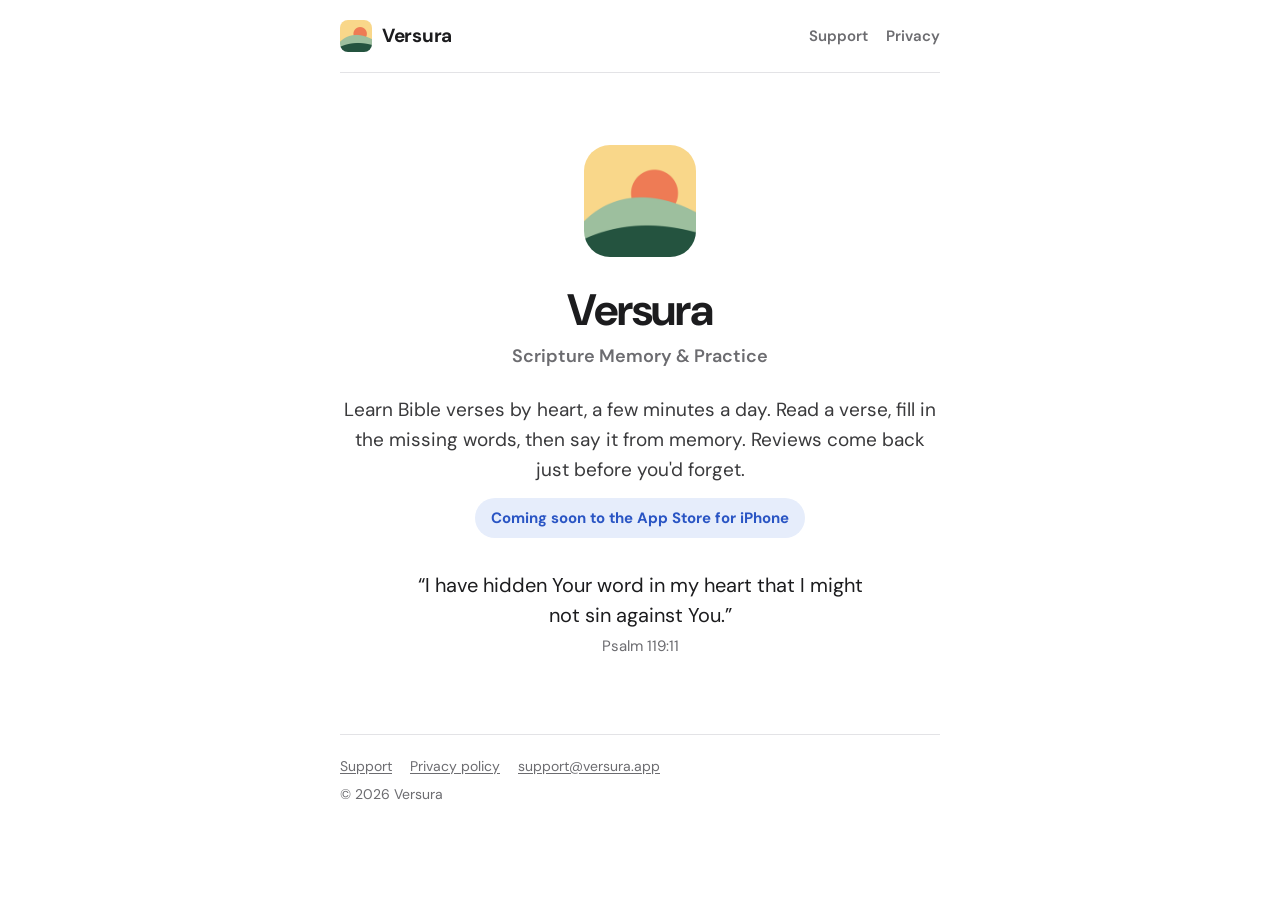
==== index.html @ 678a6694 "Placeholder site: home, support and privacy Co-Authored-By: Claude Opus 5.5 <noreply@anthropic.com>" ====
<!doctype html>
<html lang="en">
<head>
<meta charset="utf-8">
<meta name="viewport" content="width=device-width, initial-scale=1">
<title>Versura · Scripture Memory &amp; Practice</title>
<meta name="description" content="Versura helps you memorize Bible verses a few minutes a day.">
<link rel="icon" href="/assets/icon.png">
<link rel="apple-touch-icon" href="/assets/icon.png">
<link rel="stylesheet" href="/assets/style.css">
</head>
<body>
<div class="wrap">
  <header class="top">
    <a class="brand" href="/"><img src="/assets/icon.png" alt="">Versura</a>
    <nav>
      <a href="/support/">Support</a>
      <a href="/privacy/">Privacy</a>
    </nav>
  </header>

  <main>
    <section class="hero">
      <img src="/assets/icon.png" alt="Versura app icon">
      <h1>Versura</h1>
      <p class="sub">Scripture Memory &amp; Practice</p>
      <p class="lead">Learn Bible verses by heart, a few minutes a day. Read a verse, fill in the missing words, then say it from memory. Reviews come back just before you'd forget.</p>
      <p><span class="soon">Coming soon to the App Store for iPhone</span></p>
      <p class="verse">“I have hidden Your word in my heart that I might not sin against You.”</p>
      <p class="verse-ref">Psalm 119:11</p>
    </section>
  </main>

  <footer>
    <div class="links">
      <a href="/support/">Support</a>
      <a href="/privacy/">Privacy policy</a>
      <a href="mailto:support@versura.app">support@versura.app</a>
    </div>
    © 2026 Versura
  </footer>
</div>
</body>
</html>
---- assets/style.css ----
/* Versura site. Colours match app/HiddenWord/Theme.swift: greys, black and parrot blue. */

@font-face {
  font-family: "DM Sans";
  src: url("DMSans.ttf") format("truetype");
  font-weight: 100 1000;
  font-display: swap;
}

:root {
  --page: #ffffff;
  --ink: #1c1c1e;
  --ink2: #3a3a3c;
  --muted: #6c6c70;
  --line: #e3e3e6;
  --card: #f4f4f6;
  --blue: #2a55c4;
  --blue-wash: #e6edfb;
  color-scheme: light dark;
}

@media (prefers-color-scheme: dark) {
  :root {
    --page: #171716;
    --ink: #eeedeb;
    --ink2: #c4c2bf;
    --muted: #aba9a5;
    --line: #363635;
    --card: #262625;
    --blue: #a9c3fa;
    --blue-wash: #1e2536;
  }
}

* { box-sizing: border-box; }

html { -webkit-text-size-adjust: 100%; }

body {
  margin: 0;
  background: var(--page);
  color: var(--ink2);
  font-family: "DM Sans", -apple-system, BlinkMacSystemFont, "Helvetica Neue", Arial, sans-serif;
  font-size: 17px;
  line-height: 1.6;
}

.wrap {
  max-width: 640px;
  margin: 0 auto;
  padding: 0 20px;
}

/* Header */
.top {
  display: flex;
  align-items: center;
  justify-content: space-between;
  gap: 16px;
  padding: 20px 0;
  border-bottom: 1px solid var(--line);
}
.brand {
  display: flex;
  align-items: center;
  gap: 10px;
  color: var(--ink);
  font-weight: 700;
  font-size: 19px;
  letter-spacing: -0.3px;
  text-decoration: none;
}
.brand img { width: 32px; height: 32px; border-radius: 8px; }
.top nav { display: flex; gap: 18px; }
.top nav a {
  color: var(--muted);
  text-decoration: none;
  font-size: 15px;
  font-weight: 600;
}
.top nav a:hover, .top nav a[aria-current="page"] { color: var(--ink); }

/* Text */
main { padding: 40px 0 56px; }

h1 {
  margin: 0 0 6px;
  color: var(--ink);
  font-size: 34px;
  line-height: 1.15;
  letter-spacing: -0.8px;
  font-weight: 700;
}
h2 {
  margin: 36px 0 6px;
  color: var(--ink);
  font-size: 21px;
  line-height: 1.3;
  letter-spacing: -0.4px;
  font-weight: 700;
}
h3 {
  margin: 0 0 4px;
  color: var(--ink);
  font-size: 17px;
  font-weight: 700;
}
p { margin: 0 0 12px; }
ul { margin: 0 0 12px; padding-left: 22px; }
li { margin-bottom: 6px; }
strong { color: var(--ink); font-weight: 600; }

a { color: var(--blue); text-underline-offset: 2px; }

.updated { color: var(--muted); font-size: 15px; margin-bottom: 28px; }
.lead { font-size: 19px; color: var(--ink2); }

/* Boxes */
.card {
  background: var(--card);
  border-radius: 16px;
  padding: 20px;
  margin: 20px 0;
}
.card p:last-child { margin-bottom: 0; }

.email {
  display: inline-block;
  margin-top: 4px;
  font-size: 19px;
  font-weight: 700;
  color: var(--blue);
  text-decoration: none;
  word-break: break-all;
}

/* Questions */
.faq { border-top: 1px solid var(--line); margin-top: 12px; }
.faq details { border-bottom: 1px solid var(--line); }
.faq summary {
  cursor: pointer;
  list-style: none;
  padding: 16px 28px 16px 0;
  position: relative;
  color: var(--ink);
  font-weight: 600;
}
.faq summary::-webkit-details-marker { display: none; }
.faq summary::after {
  content: "+";
  position: absolute;
  right: 4px;
  top: 13px;
  font-size: 22px;
  font-weight: 400;
  color: var(--muted);
}
.faq details[open] summary::after { content: "−"; }
.faq details p { padding-bottom: 6px; }

/* Home */
.hero { text-align: center; padding: 32px 0 8px; }
.hero img { width: 112px; height: 112px; border-radius: 26px; margin-bottom: 20px; }
.hero h1 { font-size: 44px; letter-spacing: -1.2px; }
.hero .sub { color: var(--muted); font-size: 18px; font-weight: 600; margin-bottom: 24px; }
.verse {
  max-width: 460px;
  margin: 32px auto 4px;
  color: var(--ink);
  font-size: 20px;
  line-height: 1.5;
}
.verse-ref { color: var(--muted); font-size: 15px; }
.soon {
  display: inline-block;
  background: var(--blue-wash);
  color: var(--blue);
  font-weight: 700;
  font-size: 15px;
  padding: 8px 16px;
  border-radius: 999px;
}

/* Footer */
footer {
  border-top: 1px solid var(--line);
  padding: 20px 0 40px;
  color: var(--muted);
  font-size: 14px;
}
footer a { color: var(--muted); }
footer .links { display: flex; flex-wrap: wrap; gap: 6px 18px; margin-bottom: 6px; }

@media (max-width: 480px) {
  h1 { font-size: 30px; }
  .hero h1 { font-size: 38px; }
  main { padding-top: 32px; }
}
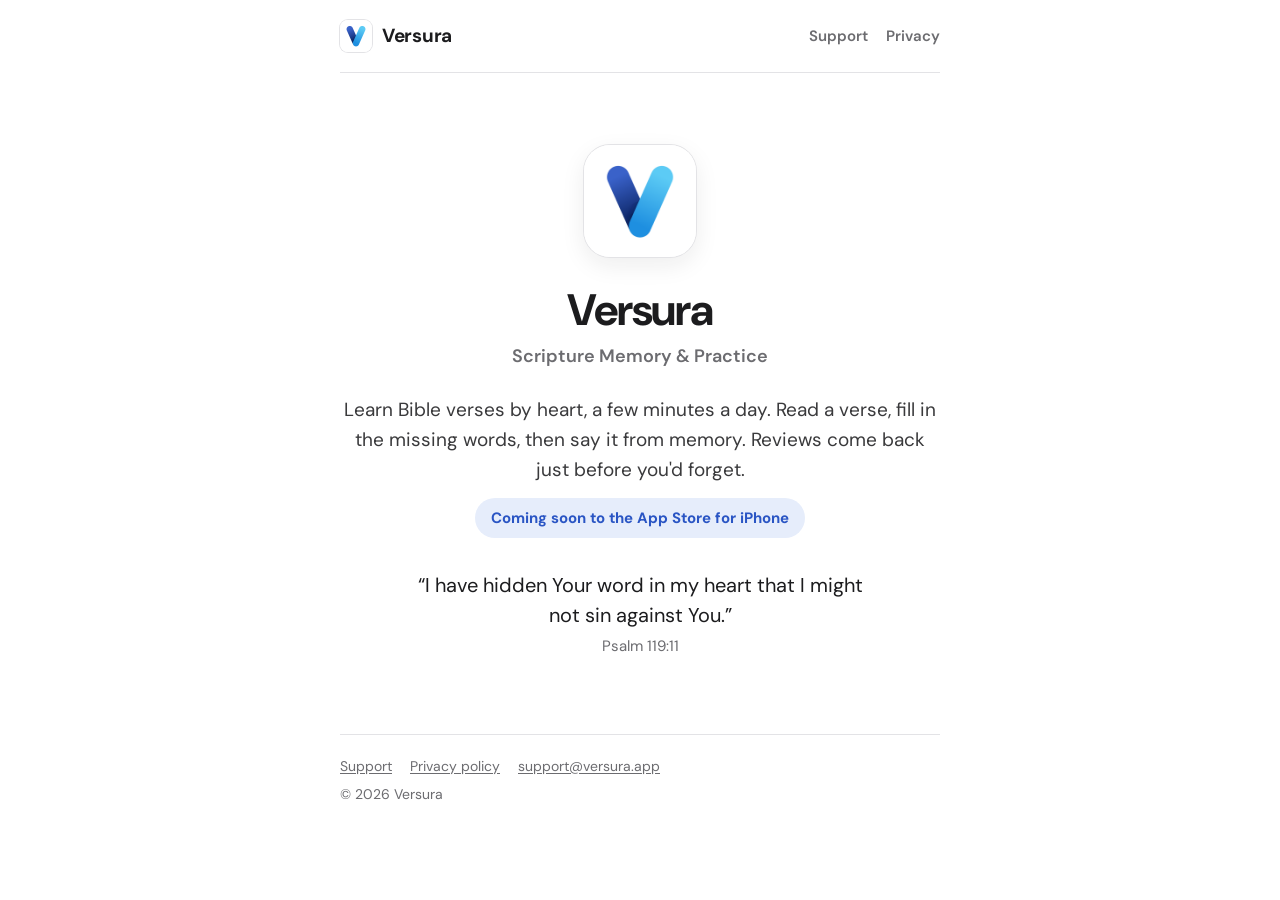
==== commit 2765d60d: "New app icon: navy and sky ribbon V Co-Authored-By: Claude Opus 5.5 <noreply@anthropic.com>" ====
--- a/index.html
+++ b/index.html
@@ -3,16 +3,17 @@
 <head>
 <meta charset="utf-8">
 <meta name="viewport" content="width=device-width, initial-scale=1">
+<meta name="color-scheme" content="light only">
 <title>Versura · Scripture Memory &amp; Practice</title>
 <meta name="description" content="Versura helps you memorize Bible verses a few minutes a day.">
-<link rel="icon" href="/assets/icon.png">
-<link rel="apple-touch-icon" href="/assets/icon.png">
-<link rel="stylesheet" href="/assets/style.css">
+<link rel="icon" href="/assets/icon.png?v=2">
+<link rel="apple-touch-icon" href="/assets/icon.png?v=2">
+<link rel="stylesheet" href="/assets/style.css?v=3">
 </head>
 <body>
 <div class="wrap">
   <header class="top">
-    <a class="brand" href="/"><img src="/assets/icon.png" alt="">Versura</a>
+    <a class="brand" href="/"><img src="/assets/icon.png?v=2" alt="">Versura</a>
     <nav>
       <a href="/support/">Support</a>
       <a href="/privacy/">Privacy</a>
@@ -21,7 +22,7 @@
 
   <main>
     <section class="hero">
-      <img src="/assets/icon.png" alt="Versura app icon">
+      <img src="/assets/icon.png?v=2" alt="Versura app icon">
       <h1>Versura</h1>
       <p class="sub">Scripture Memory &amp; Practice</p>
       <p class="lead">Learn Bible verses by heart, a few minutes a day. Read a verse, fill in the missing words, then say it from memory. Reviews come back just before you'd forget.</p>
--- a/assets/style.css
+++ b/assets/style.css
@@ -1,4 +1,4 @@
-/* Versura site. Colours match app/HiddenWord/Theme.swift: greys, black and parrot blue. */
+/* Versura site. Colours match app/Versura/Theme.swift: greys, black and parrot blue. */
 
 @font-face {
   font-family: "DM Sans";
@@ -16,20 +16,8 @@
   --card: #f4f4f6;
   --blue: #2a55c4;
   --blue-wash: #e6edfb;
-  color-scheme: light dark;
-}
-
-@media (prefers-color-scheme: dark) {
-  :root {
-    --page: #171716;
-    --ink: #eeedeb;
-    --ink2: #c4c2bf;
-    --muted: #aba9a5;
-    --line: #363635;
-    --card: #262625;
-    --blue: #a9c3fa;
-    --blue-wash: #1e2536;
-  }
+  /* Always light, even in dark mode. "only" also stops Chrome's auto-darkening of web pages. */
+  color-scheme: only light;
 }
 
 * { box-sizing: border-box; }
@@ -70,7 +58,7 @@
   letter-spacing: -0.3px;
   text-decoration: none;
 }
-.brand img { width: 32px; height: 32px; border-radius: 8px; }
+.brand img { width: 32px; height: 32px; border-radius: 8px; box-shadow: 0 0 0 1px var(--line); }
 .top nav { display: flex; gap: 18px; }
 .top nav a {
   color: var(--muted);
@@ -160,7 +148,7 @@
 
 /* Home */
 .hero { text-align: center; padding: 32px 0 8px; }
-.hero img { width: 112px; height: 112px; border-radius: 26px; margin-bottom: 20px; }
+.hero img { width: 112px; height: 112px; border-radius: 26px; margin-bottom: 20px; box-shadow: 0 0 0 1px var(--line), 0 8px 24px rgba(28, 28, 30, 0.08); }
 .hero h1 { font-size: 44px; letter-spacing: -1.2px; }
 .hero .sub { color: var(--muted); font-size: 18px; font-weight: 600; margin-bottom: 24px; }
 .verse {
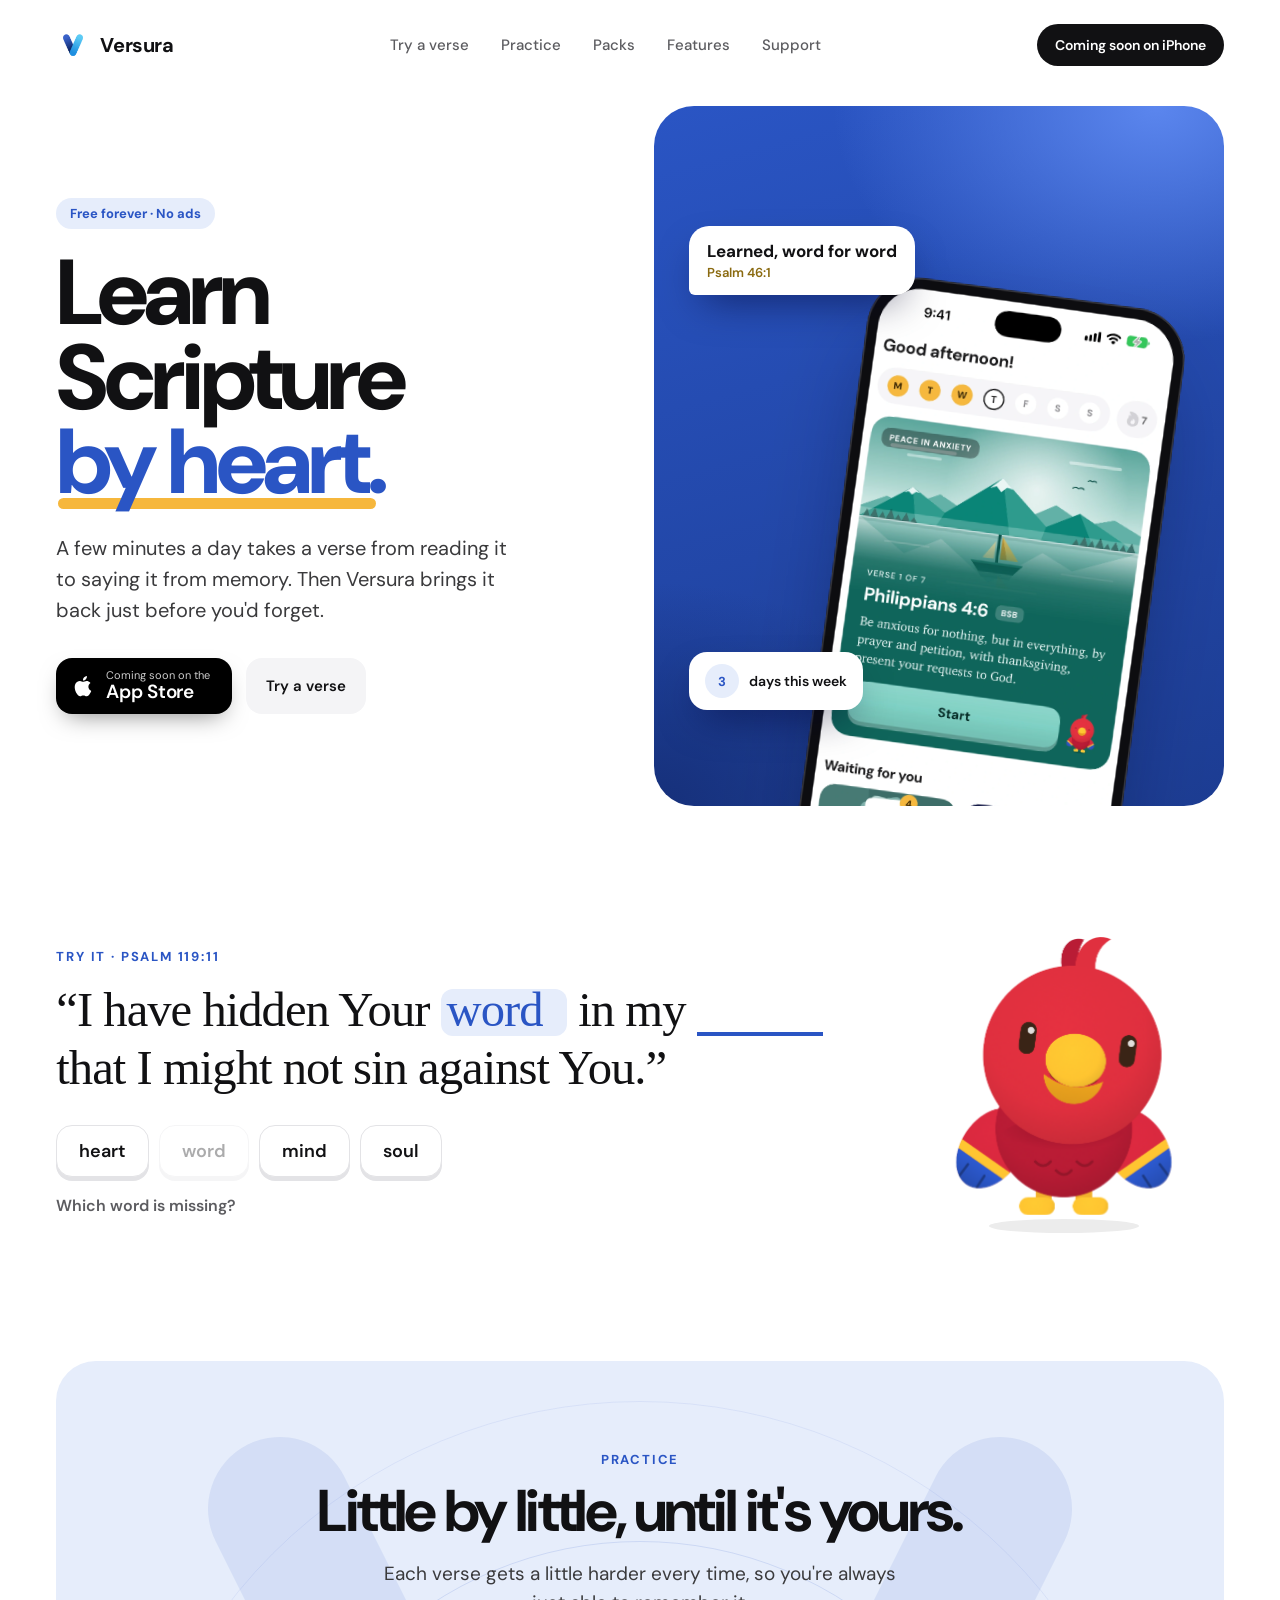
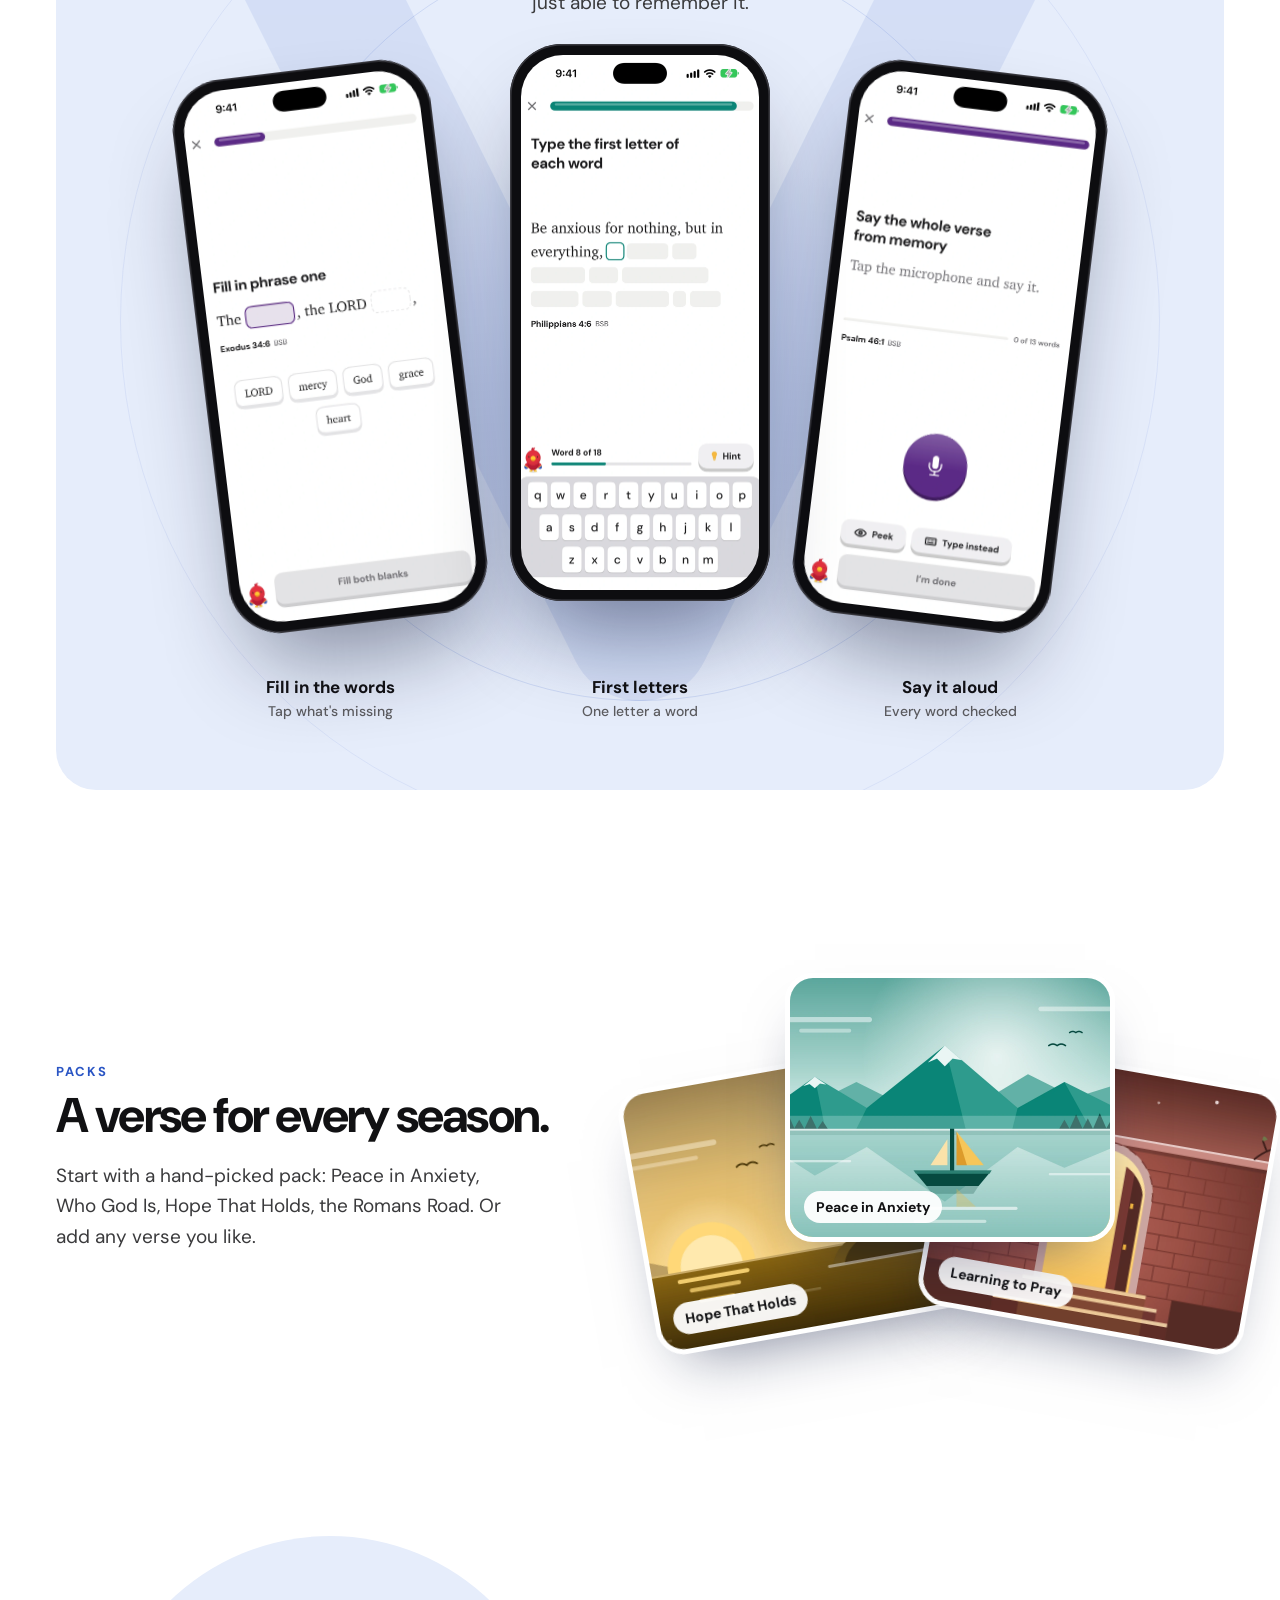
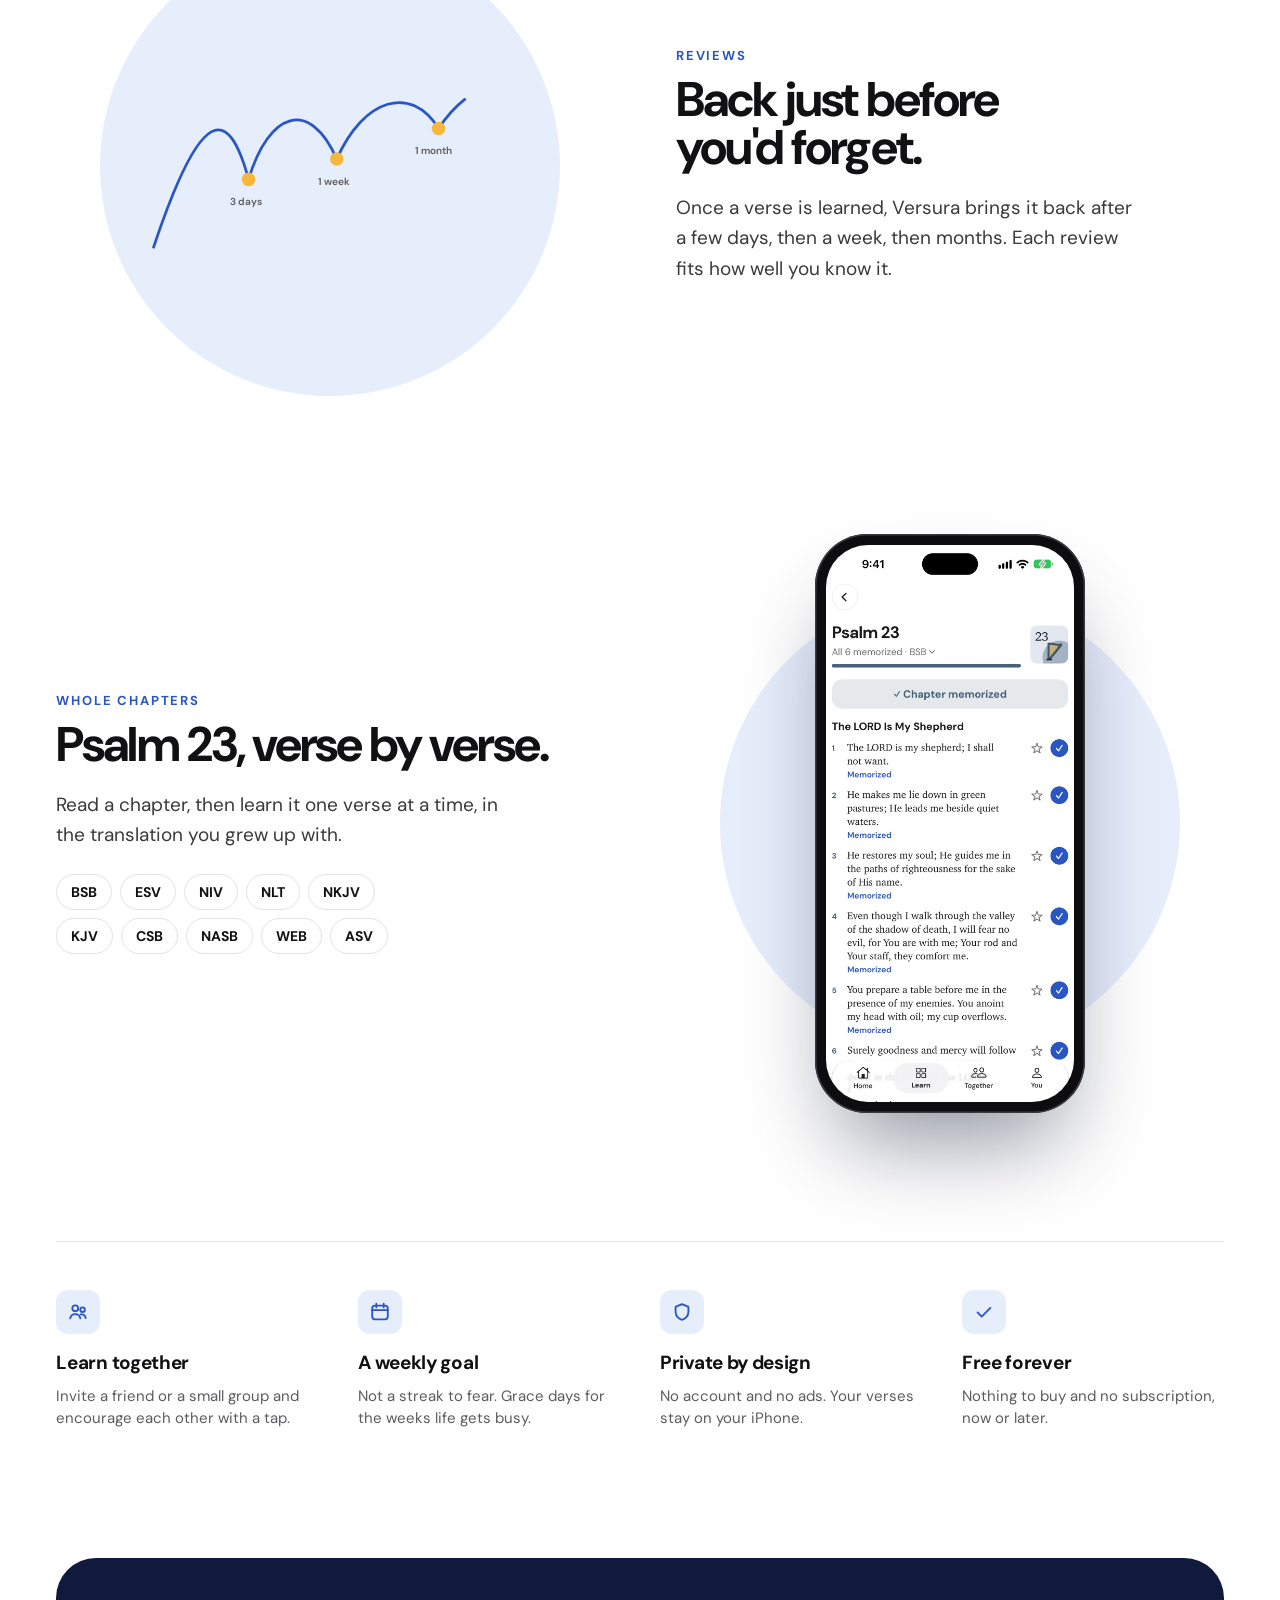
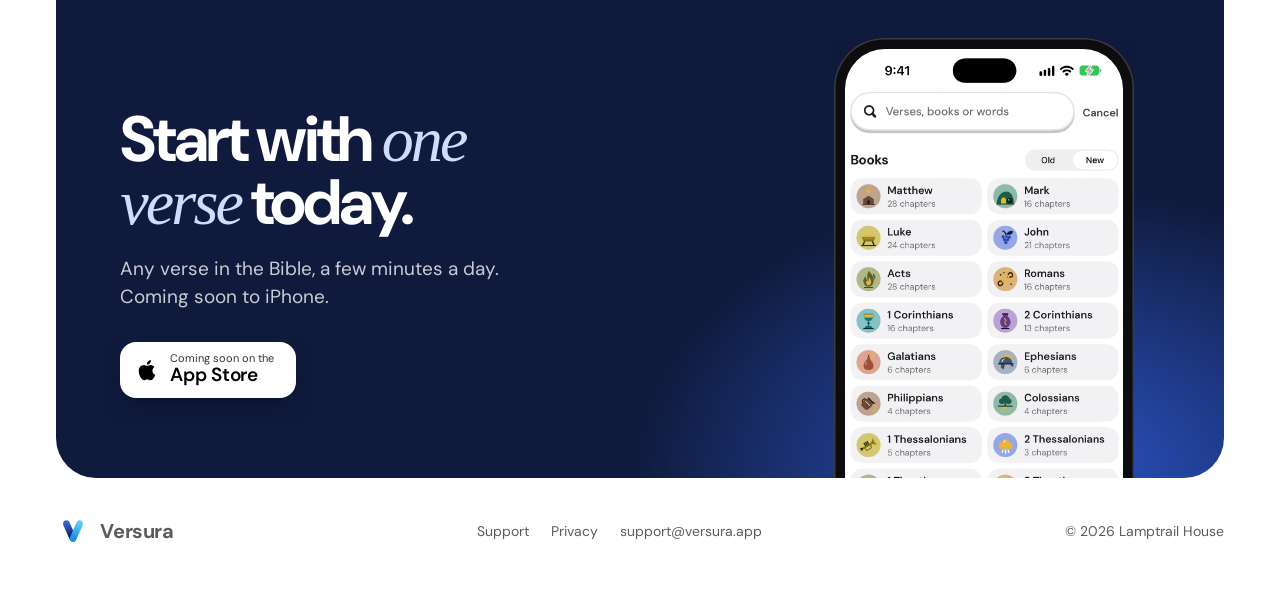
==== commit a9ba7527: "New home page: Learn Scripture by heart Try-it verse with the parrot, practice screens, pack scenes," ====
--- a/index.html
+++ b/index.html
@@ -4,41 +4,153 @@
 <meta charset="utf-8">
 <meta name="viewport" content="width=device-width, initial-scale=1">
 <meta name="color-scheme" content="light only">
-<title>Versura · Scripture Memory &amp; Practice</title>
-<meta name="description" content="Versura helps you memorize Bible verses a few minutes a day.">
+<title>Versura · Learn Scripture by heart</title>
+<meta name="description" content="Versura helps you learn Bible verses by heart, a few minutes a day, with reviews that come back just before you'd forget. Free forever, with no ads. Coming soon to iPhone.">
 <link rel="icon" href="/assets/icon.png?v=2">
 <link rel="apple-touch-icon" href="/assets/icon.png?v=2">
-<link rel="stylesheet" href="/assets/style.css?v=3">
+<link rel="preload" href="/assets/DMSans.ttf" as="font" type="font/ttf" crossorigin>
+<link rel="stylesheet" href="/assets/style.css?v=4">
+<meta property="og:type" content="website">
+<meta property="og:site_name" content="Versura">
+<meta property="og:title" content="Versura · Learn Scripture by heart">
+<meta property="og:description" content="Learn Bible verses by heart, a few minutes a day. Free forever, with no ads. Coming soon to iPhone.">
+<meta property="og:url" content="https://versura.app/">
+<meta property="og:image" content="https://versura.app/assets/og.png">
+<meta property="og:image:width" content="1200">
+<meta property="og:image:height" content="630">
+<meta name="twitter:card" content="summary_large_image">
+<script src="/assets/home.js?v=1" defer></script>
 </head>
 <body>
-<div class="wrap">
-  <header class="top">
+<div class="vd">
+  <nav class="pad" aria-label="Main">
     <a class="brand" href="/"><img src="/assets/icon.png?v=2" alt="">Versura</a>
-    <nav>
-      <a href="/support/">Support</a>
-      <a href="/privacy/">Privacy</a>
-    </nav>
-  </header>
+    <div class="links"><a href="#try">Try a verse</a><a href="#practice">Practice</a><a href="#packs">Packs</a><a href="#features">Features</a><a href="/support/">Support</a></div>
+    <span class="pill">Coming soon on iPhone</span>
+  </nav>
 
   <main>
-    <section class="hero">
-      <img src="/assets/icon.png?v=2" alt="Versura app icon">
-      <h1>Versura</h1>
-      <p class="sub">Scripture Memory &amp; Practice</p>
-      <p class="lead">Learn Bible verses by heart, a few minutes a day. Read a verse, fill in the missing words, then say it from memory. Reviews come back just before you'd forget.</p>
-      <p><span class="soon">Coming soon to the App Store for iPhone</span></p>
-      <p class="verse">“I have hidden Your word in my heart that I might not sin against You.”</p>
-      <p class="verse-ref">Psalm 119:11</p>
+  <section class="hero pad">
+    <div>
+      <span class="tag in d1">Free forever · No ads</span>
+      <h1 class="in d2">Learn Scripture <span class="u">by heart.</span></h1>
+      <p class="lead in d3">A few minutes a day takes a verse from reading it to saying it from memory. Then Versura brings it back just before you'd forget.</p>
+      <div class="ctas in d4">
+        <span class="appstore" role="img" aria-label="Coming soon on the App Store"><svg viewBox="0 0 24 24" aria-hidden="true"><path d="M16.4 12.6c0-2.4 2-3.6 2.1-3.7-1.2-1.7-3-1.9-3.6-2-1.5-.2-3 .9-3.8.9-.8 0-2-.9-3.3-.8-1.7 0-3.3 1-4.2 2.5-1.8 3.1-.5 7.7 1.3 10.2.9 1.2 1.9 2.6 3.2 2.6 1.3-.1 1.8-.8 3.3-.8 1.6 0 2 .8 3.3.8 1.4 0 2.3-1.3 3.1-2.5 1-1.4 1.4-2.8 1.4-2.9 0 0-2.8-1-2.8-4.3zM13.9 5.2c.7-.8 1.2-2 1-3.2-1 .1-2.2.7-2.9 1.5-.6.7-1.2 1.9-1 3.1 1.1.1 2.2-.6 2.9-1.4z"></path></svg><span><small>Coming soon on the</small><b>App Store</b></span></span>
+        <a class="ghost" href="#try">Try a verse</a>
+      </div>
+    </div>
+    <div class="stage in d2">
+      <div class="slot"><div class="phone lift"><img src="/assets/screens/home.webp" width="1000" height="2146" alt="Versura Home screen with today's verse, Philippians 4:6"></div></div>
+      <div class="bubble">Learned, word for word<small>Psalm 46:1</small></div>
+      <div class="card2"><b>3</b>days this week</div>
+    </div>
+  </section>
+
+  <div class="pad">
+    <section class="try reveal" id="try">
+      <div>
+        <div class="label">Try it · Psalm 119:11</div>
+        <p class="quote serif"><span class="ln ln1">“I have hidden Your <span class="blank on">word</span> </span><span class="ln ln2">in my <span class="blank" id="heart">heart<svg class="bz" style="--dx: -34px; --dy: -40px" viewBox="0 0 24 24" aria-hidden="true"><path d="M12 0C13 7 17 11 24 12C17 13 13 17 12 24C11 17 7 13 0 12C7 11 11 7 12 0Z"></path></svg><svg class="bz" style="--dx: 38px; --dy: -34px; animation-delay: .08s" viewBox="0 0 24 24" aria-hidden="true"><path d="M12 0C13 7 17 11 24 12C17 13 13 17 12 24C11 17 7 13 0 12C7 11 11 7 12 0Z"></path></svg><svg class="bz" style="--dx: 44px; --dy: 22px; animation-delay: .14s" viewBox="0 0 24 24" aria-hidden="true"><path d="M12 0C13 7 17 11 24 12C17 13 13 17 12 24C11 17 7 13 0 12C7 11 11 7 12 0Z"></path></svg></span> that I </span><span class="ln ln3">might not sin against You.”</span></p>
+        <div class="chips" role="group" aria-label="Choose the missing word">
+          <button class="chip" type="button" data-word="heart">heart</button>
+          <button class="chip used" type="button" disabled>word</button>
+          <button class="chip" type="button" data-word="mind">mind</button>
+          <button class="chip" type="button" data-word="soul">soul</button>
+        </div>
+        <div class="msg" aria-live="polite"><span class="text">Which word is missing?</span><button class="again" type="button">Try again</button></div>
+      </div>
+      <div class="bird">
+        <div class="stack">
+          <img class="rest" src="/assets/parrot-rest.png" width="525" height="567" alt="Versura's parrot">
+          <img class="wv1" src="/assets/parrot-wave.png" width="525" height="567" alt="">
+          <img class="wv2" src="/assets/parrot-wave2.png" width="525" height="567" alt="">
+          <img class="cheer" src="/assets/parrot-cheer.png" width="525" height="567" alt="">
+          <svg class="b" style="--dx: -90px; --dy: -80px" viewBox="0 0 24 24" aria-hidden="true"><path d="M12 0C13 7 17 11 24 12C17 13 13 17 12 24C11 17 7 13 0 12C7 11 11 7 12 0Z"></path></svg>
+          <svg class="b" style="--dx: 90px; --dy: -90px; animation-delay: .06s" viewBox="0 0 24 24" aria-hidden="true"><path d="M12 0C13 7 17 11 24 12C17 13 13 17 12 24C11 17 7 13 0 12C7 11 11 7 12 0Z"></path></svg>
+          <svg class="b" style="--dx: -120px; --dy: 10px; animation-delay: .12s" viewBox="0 0 24 24" aria-hidden="true"><path d="M12 0C13 7 17 11 24 12C17 13 13 17 12 24C11 17 7 13 0 12C7 11 11 7 12 0Z"></path></svg>
+          <svg class="b" style="--dx: 120px; --dy: 0px; animation-delay: .1s" viewBox="0 0 24 24" aria-hidden="true"><path d="M12 0C13 7 17 11 24 12C17 13 13 17 12 24C11 17 7 13 0 12C7 11 11 7 12 0Z"></path></svg>
+        </div>
+        <div class="ground"></div>
+        <span class="say" aria-hidden="true">You got it!</span>
+      </div>
     </section>
+
+    <section class="ex" id="practice">
+      <svg class="exv" viewBox="0 0 100 100" aria-hidden="true"><path d="M10 12 L50 92 L90 12" stroke="#2A55C4" stroke-width="16" stroke-linecap="round" stroke-linejoin="round" fill="none"></path></svg>
+      <div class="ring" aria-hidden="true"></div><div class="ring r2" aria-hidden="true"></div>
+      <div class="label">Practice</div>
+      <h2>Little by little, until it's yours.</h2>
+      <p>Each verse gets a little harder every time, so you're always just able to remember it.</p>
+      <div class="fan">
+        <div class="phone p1"><img loading="lazy" decoding="async" src="/assets/screens/fill.webp" width="1000" height="2146" alt="Fill in the missing words"></div>
+        <div class="phone p2"><img loading="lazy" decoding="async" src="/assets/screens/letters.webp" width="1000" height="2146" alt="Type the first letter of each word"></div>
+        <div class="phone p3"><img loading="lazy" decoding="async" src="/assets/screens/recite.webp" width="1000" height="2146" alt="Say the whole verse from memory"></div>
+      </div>
+      <div class="caps">
+        <span>Fill in the words<small>Tap what's missing</small></span>
+        <span>First letters<small>One letter a word</small></span>
+        <span>Say it aloud<small>Every word checked</small></span>
+      </div>
+    </section>
+
+    <section class="row packs" id="packs">
+      <div class="text reveal">
+        <div class="label">Packs</div>
+        <h2>A verse for every season.</h2>
+        <p>Start with a hand-picked pack: Peace in Anxiety, Who God Is, Hope That Holds, the Romans Road. Or add any verse you like.</p>
+      </div>
+      <div class="deck">
+        <div class="pcard c1"><img loading="lazy" decoding="async" src="/assets/packs/hope.webp" width="1280" height="1040" alt="Hope That Holds: a lighthouse at dusk"><span>Hope That Holds</span></div>
+        <div class="pcard c3"><img loading="lazy" decoding="async" src="/assets/packs/prayer.webp" width="1280" height="1040" alt="Learning to Pray: an open door with the lamp lit"><span>Learning to Pray</span></div>
+        <div class="pcard c2"><img loading="lazy" decoding="async" src="/assets/packs/peace.webp" width="1280" height="1040" alt="Peace in Anxiety: a still lake with one small boat"><span>Peace in Anxiety</span></div>
+      </div>
+    </section>
+
+    <div class="rows" id="features">
+      <section class="row flip">
+        <div class="text reveal">
+          <div class="label">Reviews</div>
+          <h2>Back just before you'd forget.</h2>
+          <p>Once a verse is learned, Versura brings it back after a few days, then a week, then months. Each review fits how well you know it.</p>
+        </div>
+        <div class="art">
+          <svg class="curve" viewBox="0 0 560 300" fill="none" role="img" aria-label="Reviews spread out over time: 3 days, 1 week, 1 month, then months"><path class="line" d="M20 270 C90 60 130 60 160 170 C190 70 250 50 290 140 C330 50 400 30 440 95 C480 35 520 30 545 30" stroke="#2A55C4" stroke-width="4" stroke-linecap="round"></path><circle class="pt p1" cx="160" cy="170" r="10" fill="#F6B73C"></circle><circle class="pt p2" cx="290" cy="140" r="10" fill="#F6B73C"></circle><circle class="pt p3" cx="440" cy="95" r="10" fill="#F6B73C"></circle><text x="132" y="208">3 days</text><text x="262" y="178">1 week</text><text x="406" y="133">1 month</text></svg>
+        </div>
+      </section>
+      <section class="row">
+        <div class="text reveal">
+          <div class="label">Whole chapters</div>
+          <h2>Psalm 23, verse by verse.</h2>
+          <p>Read a chapter, then learn it one verse at a time, in the translation you grew up with.</p>
+          <div class="tr"><span>BSB</span><span>ESV</span><span>NIV</span><span>NLT</span><span>NKJV</span><span>KJV</span><span>CSB</span><span>NASB</span><span>WEB</span><span>ASV</span></div>
+        </div>
+        <div class="art"><div class="phone"><img loading="lazy" decoding="async" src="/assets/screens/chapter.webp" width="1000" height="2146" alt="Psalm 23 chapter page"></div></div>
+      </section>
+    </div>
+
+    <ul class="list">
+      <li><span class="ic"><svg viewBox="0 0 24 24" aria-hidden="true"><circle cx="9" cy="8" r="3.2"></circle><circle cx="17" cy="9.5" r="2.5"></circle><path d="M3.5 19c.6-3 2.8-4.6 5.5-4.6s4.9 1.6 5.5 4.6M15 14.6c2.6-.3 4.8 1.1 5.4 4"></path></svg></span><h3>Learn together</h3><p>Invite a friend or a small group and encourage each other with a tap.</p></li>
+      <li><span class="ic"><svg viewBox="0 0 24 24" aria-hidden="true"><rect x="3.5" y="5" width="17" height="15" rx="3"></rect><path d="M3.5 10h17M8 3v4M16 3v4"></path></svg></span><h3>A weekly goal</h3><p>Not a streak to fear. Grace days for the weeks life gets busy.</p></li>
+      <li><span class="ic"><svg viewBox="0 0 24 24" aria-hidden="true"><path d="M12 3.5l7 3v5c0 4.4-3 7.8-7 9-4-1.2-7-4.6-7-9v-5l7-3z"></path></svg></span><h3>Private by design</h3><p>No account and no ads. Your verses stay on your iPhone.</p></li>
+      <li><span class="ic"><svg viewBox="0 0 24 24" aria-hidden="true"><path d="M5 12.5l4.5 4.5L19 7.5"></path></svg></span><h3>Free forever</h3><p>Nothing to buy and no subscription, now or later.</p></li>
+    </ul>
+
+    <section class="close">
+      <div class="copy reveal">
+        <h2>Start with <em>one verse</em> today.</h2>
+        <p>Any verse in the Bible, a few minutes a day. Coming soon to iPhone.</p>
+        <span class="appstore" role="img" aria-label="Coming soon on the App Store"><svg viewBox="0 0 24 24" aria-hidden="true"><path d="M16.4 12.6c0-2.4 2-3.6 2.1-3.7-1.2-1.7-3-1.9-3.6-2-1.5-.2-3 .9-3.8.9-.8 0-2-.9-3.3-.8-1.7 0-3.3 1-4.2 2.5-1.8 3.1-.5 7.7 1.3 10.2.9 1.2 1.9 2.6 3.2 2.6 1.3-.1 1.8-.8 3.3-.8 1.6 0 2 .8 3.3.8 1.4 0 2.3-1.3 3.1-2.5 1-1.4 1.4-2.8 1.4-2.9 0 0-2.8-1-2.8-4.3zM13.9 5.2c.7-.8 1.2-2 1-3.2-1 .1-2.2.7-2.9 1.5-.6.7-1.2 1.9-1 3.1 1.1.1 2.2-.6 2.9-1.4z"></path></svg><span><small>Coming soon on the</small><b>App Store</b></span></span>
+      </div>
+      <div class="shot"><div class="phone"><img loading="lazy" decoding="async" src="/assets/screens/books.webp" width="1000" height="2146" alt="Search for any verse, with the books of the New Testament"></div></div>
+    </section>
+  </div>
   </main>
 
-  <footer>
-    <div class="links">
-      <a href="/support/">Support</a>
-      <a href="/privacy/">Privacy policy</a>
-      <a href="mailto:support@versura.app">support@versura.app</a>
-    </div>
-    © 2026 Versura
+  <footer class="pad">
+    <a class="brand" href="/"><img src="/assets/icon.png?v=2" alt="">Versura</a>
+    <div class="fl"><a href="/support/">Support</a><a href="/privacy/">Privacy</a><a href="mailto:support@versura.app">support@versura.app</a></div>
+    <span>© 2026 <a href="https://lamptrailhouse.com">Lamptrail House</a></span>
   </footer>
 </div>
 </body>
--- a/assets/style.css
+++ b/assets/style.css
@@ -1,186 +1,300 @@
-/* Versura site. Colours match app/Versura/Theme.swift: greys, black and parrot blue. */
-
-@font-face {
-  font-family: "DM Sans";
-  src: url("DMSans.ttf") format("truetype");
-  font-weight: 100 1000;
-  font-display: swap;
+/* Versura site. Colours follow app/Versura/Theme.swift: greys, black, parrot blue and gold. Always light. */
+@font-face { font-family: "DM Sans"; src: url("/assets/DMSans.ttf") format("truetype"); font-weight: 100 1000; font-display: swap; }
+body { margin: 0; background: #fff; }
+a { color: inherit; text-decoration: none; } a:hover { color: #2A55C4; }
+.vd { --blue: #2A55C4; --deep: #1C3C92; --navy: #0F1A3C; --wash: #E6EDFB; --gold: #F6B73C; --ink: #111113; --ink2: #3a3a3c; --muted: #5c5c60; --line: #e3e3e6; --card: #f4f4f6;
+  --ease: cubic-bezier(.16, 1, .3, 1); --spring: cubic-bezier(.34, 1.56, .64, 1);
+  --sec: 128px;   /* one gap between every section, so the page keeps an even rhythm */
+  font-family: "DM Sans", -apple-system, sans-serif; color: var(--ink); -webkit-font-smoothing: antialiased; max-width: 1440px; margin: 0 auto; overflow: hidden; }
+.vd * { box-sizing: border-box; }
+.vd .serif { font-family: Charter, "Bitstream Charter", "Iowan Old Style", Georgia, serif; }
+.vd :focus-visible { outline: 3px solid #93B4F8; outline-offset: 3px; border-radius: 12px; }
+.vd .pad { padding-left: clamp(20px, 4.4vw, 64px); padding-right: clamp(20px, 4.4vw, 64px); }
+
+/* Motion: everything plays once, either on load or tied to scrolling. Nothing loops on its own. */
+@keyframes vd-rise { from { opacity: 0; transform: translateY(24px); } to { opacity: 1; transform: none; } }
+@keyframes vd-fromRight { from { opacity: 0; transform: translateX(60px) rotate(8deg); } to { opacity: 1; transform: rotate(4deg); } }
+@keyframes vd-lift { from { transform: rotate(4deg) translateY(0); } to { transform: rotate(-2deg) translateY(-150px); } }
+@keyframes vd-slideL { from { opacity: 0; transform: translateX(-56px); } to { opacity: 1; transform: none; } }
+@keyframes vd-slideR { from { opacity: 0; transform: translateX(56px); } to { opacity: 1; transform: none; } }
+@keyframes vd-disc { from { transform: scale(.4); opacity: 0; } to { transform: scale(1); opacity: 1; } }
+@keyframes vd-up { from { opacity: 0; transform: translateY(140px); } to { opacity: 1; transform: none; } }
+@keyframes vd-grow { from { transform: scaleX(0); } to { transform: scaleX(1); } }
+@keyframes vd-pop { 0% { transform: scale(.6); } 60% { transform: scale(1.1); } 100% { transform: scale(1); } }
+@keyframes vd-shakeA { 20%, 60% { transform: translateX(-7px); } 40%, 80% { transform: translateX(7px); } }
+@keyframes vd-shakeB { 20%, 60% { transform: translateX(-7px); } 40%, 80% { transform: translateX(7px); } }
+@keyframes vd-draw { from { stroke-dashoffset: 760; } to { stroke-dashoffset: 0; } }
+@keyframes vd-dot { from { opacity: 0; transform: scale(0); } to { opacity: 1; transform: scale(1); } }
+@keyframes vd-deckL { from { transform: translate(0, 0) rotate(0deg); } to { transform: translate(-150px, 40px) rotate(-10deg); } }
+@keyframes vd-deckR { from { transform: translate(0, 0) rotate(0deg); } to { transform: translate(150px, 40px) rotate(10deg); } }
+@keyframes vd-deckC { from { transform: translateY(30px) scale(.94); } to { transform: translateY(-50px); } }
+@keyframes vd-line { from { opacity: 0; filter: blur(8px); } to { opacity: 1; filter: none; } }
+@keyframes vd-word { from { color: #cfd0d6; } to { color: var(--ink); } }
+@keyframes vd-fanL { from { transform: translateX(0) rotate(0deg) scale(.9); } to { transform: translateX(-310px) rotate(-7deg); } }
+@keyframes vd-fanR { from { transform: translateX(0) rotate(0deg) scale(.9); } to { transform: translateX(310px) rotate(7deg); } }
+@keyframes vd-fanC { from { transform: translateY(40px) scale(.94); } to { transform: translateY(-24px); } }
+@keyframes vd-cap { from { opacity: 0; transform: translateY(14px); } to { opacity: 1; transform: none; } }
+/* The wave: resting, wing up, wave, wave, then the wing goes back down and it stays resting. */
+@keyframes vd-restF { 0% { opacity: 1; } 6% { opacity: 0; } 86%, 100% { opacity: 1; } }
+@keyframes vd-wv1F { 0% { opacity: 0; } 6% { opacity: 1; } 24% { opacity: 0; } 40% { opacity: 1; } 58% { opacity: 0; } 74% { opacity: 1; } 86%, 100% { opacity: 0; } }
+@keyframes vd-wv2F { 0% { opacity: 0; } 24% { opacity: 1; } 40% { opacity: 0; } 58% { opacity: 1; } 74%, 100% { opacity: 0; } }
+@keyframes vd-hello { 0% { transform: none; } 35% { transform: translateY(-14px) scale(1.02, .98); } 65% { transform: scale(1.04, .96); } 100% { transform: none; } }
+@keyframes vd-wordB { from { color: #cfd0d6; } to { color: var(--blue); } }
+@keyframes vd-hop { 0% { transform: none; } 30% { transform: translateY(-46px) scale(1.04, .96); } 55% { transform: translateY(0) scale(1.07, .93); } 75% { transform: translateY(-12px); } 100% { transform: none; } }
+@keyframes vd-burst { 0% { opacity: 0; transform: translate(0, 0) scale(.2); } 30% { opacity: 1; } 100% { opacity: 0; transform: translate(var(--dx), var(--dy)) scale(1) rotate(60deg); } }
+
+.vd .in { animation: vd-rise .9s var(--ease) both; }
+.vd .d1 { animation-delay: .05s; } .vd .d2 { animation-delay: .15s; } .vd .d3 { animation-delay: .28s; } .vd .d4 { animation-delay: .4s; } .vd .d5 { animation-delay: .55s; }
+@supports (animation-timeline: view()) {
+  .vd .reveal { animation: vd-rise linear both; animation-timeline: view(); animation-range: entry 0% cover 30%; }
+  .vd .stage .lift { animation: vd-lift linear both; animation-timeline: view(); animation-range: exit -20% exit 80%; }
+  .vd .stmt { view-timeline-name: --stmt; }
+  .vd .stmt .w { animation: vd-word linear both; animation-timeline: --stmt; }
+  .vd .stmt .w.hl { animation-name: vd-wordB; }
+  .vd .ex { view-timeline-name: --ex; }
+  .vd .fan .p1 { animation: vd-fanL linear both; animation-timeline: --ex; animation-range: entry 30% cover 50%; }
+  .vd .fan .p3 { animation: vd-fanR linear both; animation-timeline: --ex; animation-range: entry 30% cover 50%; }
+  .vd .fan .p2 { animation: vd-fanC linear both; animation-timeline: --ex; animation-range: entry 30% cover 50%; }
+  .vd .caps span { animation: vd-cap linear both; animation-timeline: --ex; animation-range: cover 40% cover 52%; }
+  .vd .row .art .phone { animation: vd-slideR linear both; animation-timeline: view(); animation-range: entry 5% cover 35%; }
+  .vd .row.flip .art .curve { animation: vd-slideL linear both; animation-timeline: view(); animation-range: entry 5% cover 35%; }
+  .vd .row .art::before { animation: vd-disc linear both; animation-timeline: view(); animation-range: entry 0% cover 30%; }
+  .vd .curve path.line { stroke-dasharray: 760; animation: vd-draw linear both; animation-timeline: view(); animation-range: entry 20% cover 50%; }
+  .vd .curve .pt { transform-box: fill-box; transform-origin: center; animation: vd-dot linear both; animation-timeline: view(); }
+  .vd .curve .p1 { animation-range: cover 28% cover 34%; } .vd .curve .p2 { animation-range: cover 34% cover 40%; } .vd .curve .p3 { animation-range: cover 40% cover 46%; }
+  .vd .deck { view-timeline-name: --deck; }
+  .vd .pcard.c1 { animation: vd-deckL linear both; animation-timeline: --deck; animation-range: entry 20% cover 45%; }
+  .vd .pcard.c3 { animation: vd-deckR linear both; animation-timeline: --deck; animation-range: entry 20% cover 45%; }
+  .vd .pcard.c2 { animation: vd-deckC linear both; animation-timeline: --deck; animation-range: entry 20% cover 45%; }
+  .vd .quote .ln { animation: vd-line linear both; animation-timeline: view(); }
+  .vd .quote .ln1 { animation-range: entry 10% cover 30%; } .vd .quote .ln2 { animation-range: entry 20% cover 38%; } .vd .quote .ln3 { animation-range: entry 30% cover 46%; }
+  .vd .close .shot { animation: vd-up linear both; animation-timeline: view(); animation-range: entry 0% cover 40%; }
+  .vd .list li { animation: vd-rise linear both; animation-timeline: view(); animation-range: entry 0% cover 25%; }
 }
 
-:root {
-  --page: #ffffff;
-  --ink: #1c1c1e;
-  --ink2: #3a3a3c;
-  --muted: #6c6c70;
-  --line: #e3e3e6;
-  --card: #f4f4f6;
-  --blue: #2a55c4;
-  --blue-wash: #e6edfb;
-  /* Always light, even in dark mode. "only" also stops Chrome's auto-darkening of web pages. */
-  color-scheme: only light;
+/* nav */
+.vd nav { display: flex; flex-wrap: wrap; gap: 16px; justify-content: space-between; align-items: center; padding-top: 24px; padding-bottom: 24px; }
+.vd .brand { display: flex; align-items: center; gap: 10px; font-weight: 700; font-size: 20px; letter-spacing: -.4px; }
+.vd .brand img { width: 34px; height: 34px; border-radius: 9px; }
+.vd .links { display: flex; flex-wrap: wrap; gap: 4px; font-size: 15px; color: var(--muted); font-weight: 500; }
+.vd .links a { padding: 10px 14px; border-radius: 999px; transition: background .2s, color .2s; }
+.vd .links a:hover { background: var(--card); color: var(--ink); }
+.vd .pill { padding: 12px 18px; border-radius: 999px; background: var(--ink); color: #fff; font-size: 14px; font-weight: 600; transition: transform .2s var(--ease), background .2s; }
+.vd .pill:hover { color: #fff; background: var(--blue); transform: translateY(-1px); }
+
+/* hero */
+.vd .hero { display: grid; grid-template-columns: minmax(0, 1fr) minmax(0, 1.05fr); gap: 56px; align-items: center; padding-top: 16px; }
+.vd .tag { display: inline-flex; gap: 8px; align-items: center; padding: 7px 14px; border-radius: 999px; background: var(--wash); color: var(--blue); font-size: 13px; font-weight: 700; }
+.vd h1 { font-size: clamp(56px, 7.2vw, 104px); line-height: .92; letter-spacing: -.048em; font-weight: 800; margin: 22px 0 0; text-wrap: balance; isolation: isolate; }
+.vd h1 .u { position: relative; display: inline-block; color: var(--blue); }
+.vd h1 .u::after { content: ""; position: absolute; left: 2px; right: 8px; bottom: -4px; height: 11px; background: var(--gold); border-radius: 8px; z-index: -1; transform-origin: left; animation: vd-grow .9s .7s var(--ease) both; }
+.vd .lead { font-size: 20px; line-height: 1.55; color: var(--ink2); max-width: 470px; margin: 28px 0 32px; }
+.vd .ctas { display: flex; flex-wrap: wrap; gap: 14px; align-items: center; }
+.vd .appstore { display: inline-flex; align-items: center; gap: 10px; min-height: 56px; padding: 10px 22px 10px 16px; border-radius: 16px; background: #000; color: #fff; transition: transform .2s var(--ease), box-shadow .2s; box-shadow: 0 10px 24px -10px rgba(0,0,0,.5); }
+.vd .appstore:hover { color: #fff; transform: translateY(-2px); }
+.vd .appstore:active { transform: scale(.97); }
+.vd .appstore svg { width: 24px; height: 24px; fill: #fff; flex: none; }
+.vd .appstore small { display: block; font-size: 11px; opacity: .8; line-height: 1; }
+.vd .appstore b { display: block; font-size: 19px; font-weight: 600; letter-spacing: -.3px; line-height: 1.15; }
+.vd .ghost { display: inline-flex; align-items: center; min-height: 56px; padding: 0 20px; border-radius: 16px; font-weight: 600; font-size: 15px; color: var(--ink); background: var(--card); transition: background .2s; }
+.vd .ghost:hover { background: var(--wash); }
+.vd .trust { display: flex; flex-wrap: wrap; gap: 8px 20px; margin-top: 28px; font-size: 14px; color: var(--muted); font-weight: 500; }
+.vd .trust span { display: inline-flex; align-items: center; gap: 6px; }
+.vd .trust svg, .vd .list svg { width: 16px; height: 16px; stroke: var(--blue); fill: none; stroke-width: 2.4; stroke-linecap: round; stroke-linejoin: round; }
+.vd .stage { position: relative; height: 700px; border-radius: 40px; overflow: hidden; isolation: isolate;
+  background: radial-gradient(520px 380px at 88% 0%, #5b86ee 0%, transparent 62%), radial-gradient(420px 320px at 0% 100%, #16307a 0%, transparent 70%), linear-gradient(165deg, var(--blue), var(--deep)); }
+.vd .vmark { position: absolute; left: -60px; top: 60px; width: 560px; opacity: .1; }
+.vd .phone { width: 320px; aspect-ratio: 640 / 1373; border-radius: 52px; padding: 11px; background: #0d0d10; box-shadow: 0 0 0 1.5px #3a3a40 inset, 0 50px 90px -24px rgba(5,12,40,.45); }
+.vd .phone img { width: 100%; height: 100%; display: block; border-radius: 42px; object-fit: cover; }
+.vd .stage .slot { position: absolute; left: 58%; margin-left: -160px; bottom: -170px; animation: vd-fromRight 1.1s .35s var(--ease) both; }
+.vd .stage .lift { transform: rotate(4deg); }
+.vd .bubble { position: absolute; left: 6%; top: 120px; background: #fff; padding: 14px 18px; border-radius: 20px 20px 20px 6px; font-weight: 700; font-size: 17px; box-shadow: 0 18px 40px -14px rgba(0,0,40,.55); animation: vd-rise .7s 1.1s var(--spring) both; }
+.vd .bubble small { display: block; font-size: 13px; font-weight: 600; color: #8a6a10; margin-top: 2px; }
+.vd .card2 { position: absolute; left: 6%; bottom: 96px; display: flex; align-items: center; gap: 10px; background: #fff; padding: 12px 16px; border-radius: 18px; font-size: 14px; font-weight: 600; box-shadow: 0 18px 40px -14px rgba(0,0,40,.55); animation: vd-rise .7s 1.3s var(--spring) both; }
+.vd .card2 b { display: grid; place-items: center; width: 34px; height: 34px; border-radius: 50%; background: var(--wash); color: var(--blue); font-size: 13px; }
+
+/* statement that lights up word by word as you scroll */
+.vd .stmt { padding-top: 150px; padding-bottom: 40px; }
+.vd .stmt p { font-size: clamp(34px, 4vw, 58px); line-height: 1.18; letter-spacing: -.03em; font-weight: 700; max-width: 1060px; margin: 0; text-wrap: pretty; }
+.vd .stmt .w { color: var(--ink); }
+.vd .stmt .w.hl { color: var(--blue); }
+
+/* try it */
+.vd .try { margin-top: var(--sec); display: grid; grid-template-columns: minmax(0, 1fr) 320px; gap: 56px; align-items: center; }
+.vd .label { font-size: 13px; letter-spacing: .14em; text-transform: uppercase; color: var(--blue); font-weight: 700; }
+.vd .quote { font-size: clamp(34px, 3.8vw, 56px); line-height: 1.2; letter-spacing: -.02em; margin: 16px 0 0; text-wrap: pretty; }
+.vd .bz { position: absolute; left: 40%; top: 20%; width: 22px; fill: var(--gold); animation: vd-burst .9s var(--ease) both; pointer-events: none; }
+.vd .blank { position: relative; display: inline-block; min-width: 2.6em; border-bottom: 4px solid var(--blue); color: transparent; line-height: .9; transition: background .3s, border-color .3s; }
+.vd .blank.on { color: var(--blue); border-color: transparent; background: var(--wash); border-radius: 12px; padding: 0 .12em; animation: vd-pop .5s var(--spring); }
+.vd .chips { display: flex; flex-wrap: wrap; gap: 10px; margin-top: 28px; }
+.vd .chip { font: inherit; min-height: 52px; padding: 0 22px; border-radius: 16px; background: #fff; border: 1.5px solid var(--line); font-size: 18px; font-weight: 600; box-shadow: 0 4px 0 var(--line); color: var(--ink); cursor: pointer; transition: transform .15s var(--ease), box-shadow .15s, border-color .2s; }
+.vd .chip:hover { border-color: #b9c9f2; transform: translateY(-1px); }
+.vd .chip:active { transform: translateY(3px); box-shadow: 0 1px 0 var(--line); }
+.vd .chip.used { opacity: .35; pointer-events: none; }
+.vd .chip.shakeA { animation: vd-shakeA .4s; border-color: #e5a3a8; }
+.vd .chip.shakeB { animation: vd-shakeB .4s; border-color: #e5a3a8; }
+.vd .msg { margin-top: 18px; font-size: 16px; font-weight: 600; min-height: 24px; color: var(--muted); }
+.vd .msg.good { color: #1a7a4c; }
+.vd .msg button { font: inherit; font-size: 14px; margin-left: 10px; padding: 6px 12px; border-radius: 999px; border: 0; background: var(--card); color: var(--blue); cursor: pointer; }
+.vd .bird { position: relative; width: 260px; margin: 0 auto; }
+.vd .bird .stack { position: relative; aspect-ratio: 525 / 567; transform-origin: 50% 100%; }
+.vd .bird.seen .stack { animation: vd-hello .7s var(--spring); }
+.vd .bird .stack img { position: absolute; inset: 0; width: 100%; height: 100%; }
+.vd .bird .wv1, .vd .bird .wv2 { opacity: 0; }
+.vd .bird.seen .rest { animation: vd-restF 1.9s .5s steps(1) both; }
+.vd .bird.seen .wv1 { animation: vd-wv1F 1.9s .5s steps(1) both; }
+.vd .bird.seen .wv2 { animation: vd-wv2F 1.9s .5s steps(1) both; }
+.vd .bird .cheer { animation: vd-hop .8s var(--ease); }
+.vd .bird .ground { width: 150px; height: 14px; margin: 4px auto 0; border-radius: 50%; background: rgba(17,17,19,.08); }
+.vd .bird .say { position: absolute; right: -14px; top: -8px; padding: 10px 14px; border-radius: 16px 16px 16px 4px; background: var(--ink); color: #fff; font-size: 14px; font-weight: 700; white-space: nowrap; animation: vd-rise .5s var(--spring) both; }
+.vd .bird .b { position: absolute; left: 50%; top: 40%; width: 20px; fill: var(--gold); animation: vd-burst .9s var(--ease) both; pointer-events: none; }
+
+/* exercises */
+.vd .ex { position: relative; isolation: isolate; margin-top: var(--sec); border-radius: 40px; background: radial-gradient(560px 400px at 50% 64%, rgba(42,85,196,.20), transparent 70%), var(--wash); padding: 90px 24px 70px; text-align: center; overflow: hidden; }
+.vd .ex .exv { position: absolute; left: 50%; top: 40px; width: 900px; margin-left: -450px; opacity: .09; z-index: -1; }
+.vd .ex .ring { position: absolute; left: 50%; top: 560px; width: 760px; height: 760px; margin: -380px 0 0 -380px; border-radius: 50%; border: 1.5px solid rgba(42,85,196,.14); z-index: -1; }
+.vd .ex .ring.r2 { width: 1040px; height: 1040px; margin: -520px 0 0 -520px; border-color: rgba(42,85,196,.08); }
+.vd .ex h2 { font-size: clamp(40px, 4.6vw, 66px); letter-spacing: -.045em; line-height: 1; margin: 14px auto 0; max-width: 820px; text-wrap: balance; }
+.vd .ex > p { font-size: 19px; line-height: 1.55; color: var(--ink2); max-width: 520px; margin: 18px auto 0; }
+.vd .fan { position: relative; height: 600px; margin-top: 50px; display: flex; justify-content: center; align-items: flex-start; }
+.vd .fan .phone { position: absolute; width: 260px; transition: translate .45s var(--ease), scale .45s var(--ease), box-shadow .45s; cursor: default; }
+.vd .fan .phone:hover { translate: 0 -22px; scale: 1.04; z-index: 3; box-shadow: 0 0 0 1.5px #3a3a40 inset, 0 60px 90px -24px rgba(5,12,40,.5); }
+.vd .fan .p1 { transform: translateX(-310px) rotate(-7deg); }
+.vd .fan .p2 { transform: translateY(-24px); z-index: 2; }
+.vd .fan .p3 { transform: translateX(310px) rotate(7deg); }
+.vd .caps { display: grid; grid-template-columns: repeat(3, 240px); justify-content: center; gap: 70px; margin-top: 8px; }
+.vd .caps span { display: block; font-size: 17px; font-weight: 700; }
+.vd .caps small { display: block; font-size: 14px; font-weight: 500; color: var(--muted); margin-top: 4px; }
+
+/* packs: pick one and its scene and first verse fade in */
+.vd .packs { margin-top: var(--sec); }
+.vd .packs-head { display: flex; flex-wrap: wrap; gap: 20px 40px; justify-content: space-between; align-items: flex-end; }
+.vd .packs-head h2 { font-size: clamp(36px, 3.8vw, 56px); letter-spacing: -.04em; line-height: 1; margin: 12px 0 0; }
+.vd .packs-head p { font-size: 19px; line-height: 1.55; color: var(--ink2); max-width: 430px; margin: 0; }
+/* three pack scenes fanned like a hand of cards; they fan out once as the section scrolls in */
+.vd .deck { position: relative; height: 480px; display: grid; place-items: center; }
+.vd .pcard { position: absolute; width: 330px; aspect-ratio: 640 / 520; border-radius: 28px; overflow: hidden; border: 5px solid #fff; box-shadow: 0 30px 60px -30px rgba(10,20,60,.55); transition: translate .45s var(--ease), scale .45s var(--ease); }
+.vd .pcard img { width: 100%; height: 100%; object-fit: cover; display: block; }
+.vd .pcard span { position: absolute; left: 14px; bottom: 14px; padding: 7px 12px; border-radius: 999px; background: rgba(255,255,255,.94); font-size: 14px; font-weight: 700; }
+.vd .pcard.c1 { transform: translate(-150px, 40px) rotate(-10deg); }
+.vd .pcard.c3 { transform: translate(150px, 40px) rotate(10deg); }
+.vd .pcard.c2 { transform: translateY(-50px); z-index: 2; }
+.vd .pcard:hover { translate: 0 -14px; scale: 1.03; z-index: 3; }
+
+/* feature rows */
+.vd .rows { margin-top: var(--sec); display: flex; flex-direction: column; gap: var(--sec); }
+.vd .row { display: grid; grid-template-columns: minmax(0, 1fr) minmax(0, 1fr); gap: 72px; align-items: center; }
+.vd .row.flip .text { order: 2; }
+.vd .row h2 { font-size: clamp(36px, 3.8vw, 56px); letter-spacing: -.04em; line-height: 1; margin: 12px 0 0; text-wrap: balance; }
+.vd .row p { font-size: 19px; line-height: 1.6; color: var(--ink2); max-width: 460px; margin: 20px 0 0; }
+.vd .row .art { position: relative; display: grid; place-items: center; min-height: 480px; }
+.vd .row .art::before { content: ""; position: absolute; width: min(460px, 100%); aspect-ratio: 1; border-radius: 50%; background: var(--wash); }
+.vd .row .art .phone { position: relative; width: 270px; transition: transform .5s var(--ease); }
+.vd .row .art:hover .phone { transform: translateY(-10px) rotate(-2deg); }
+.vd .curve { position: relative; width: 82%; max-width: 380px; overflow: visible; }
+.vd .curve text { font: 600 15px "DM Sans", sans-serif; fill: var(--muted); }
+.vd .tr { display: flex; flex-wrap: wrap; gap: 8px; margin-top: 24px; max-width: 380px; }
+.vd .tr span { padding: 8px 14px; border-radius: 999px; border: 1.5px solid var(--line); font-weight: 700; font-size: 14px; transition: background .2s, color .2s, border-color .2s; }
+.vd .tr span:hover { background: var(--blue); border-color: var(--blue); color: #fff; }
+
+/* small list */
+.vd .list { list-style: none; margin: var(--sec) 0 0; padding: 48px 0 0; border-top: 1px solid var(--line); display: grid; grid-template-columns: repeat(4, minmax(0, 1fr)); gap: 40px; }
+.vd .list li { display: flex; flex-direction: column; gap: 10px; }
+.vd .list .ic { display: grid; place-items: center; width: 44px; height: 44px; border-radius: 12px; background: var(--wash); }
+.vd .list .ic svg { width: 22px; height: 22px; stroke-width: 2; }
+.vd .list h3 { font-size: 19px; letter-spacing: -.3px; margin: 6px 0 0; }
+.vd .list p { font-size: 15px; line-height: 1.5; color: var(--muted); margin: 0; }
+
+/* closing */
+.vd .close { position: relative; margin-top: var(--sec); border-radius: 40px; overflow: hidden; color: #fff; display: grid; grid-template-columns: minmax(0, 1.1fr) minmax(0, .9fr); gap: 40px; align-items: end; padding: 80px 0 0 clamp(28px, 5vw, 80px); background: radial-gradient(600px 420px at 85% 100%, #2c55c9, transparent 70%), var(--navy); }
+.vd .close .copy { padding-bottom: 80px; }
+.vd .close h2 { font-size: clamp(44px, 5vw, 76px); letter-spacing: -.045em; line-height: .98; margin: 0; text-wrap: balance; }
+.vd .close h2 em { font-family: Charter, Georgia, serif; font-weight: 400; color: #cfdcff; }
+.vd .close p { color: rgba(255,255,255,.78); font-size: 19px; margin: 20px 0 30px; max-width: 440px; line-height: 1.5; }
+.vd .close .appstore { background: #fff; color: #000; } .vd .close .appstore svg { fill: #000; } .vd .close .appstore:hover { color: #000; }
+.vd .close .shot { justify-self: center; height: 440px; overflow: hidden; }
+.vd .close .shot .phone { width: 300px; border-radius: 50px 50px 0 0; padding-bottom: 0; }
+.vd .close .shot .phone img { border-radius: 40px 40px 0 0; object-position: top; }
+.vd footer { display: flex; flex-wrap: wrap; gap: 16px; justify-content: space-between; align-items: center; padding-top: 36px; padding-bottom: 48px; font-size: 14px; color: var(--muted); }
+.vd footer .fl { display: flex; flex-wrap: wrap; gap: 22px; }
+
+@keyframes vd-deckLm { from { transform: translate(0, 0) rotate(0deg); } to { transform: translate(-84px, 26px) rotate(-9deg); } }
+@keyframes vd-deckRm { from { transform: translate(0, 0) rotate(0deg); } to { transform: translate(84px, 26px) rotate(9deg); } }
+@keyframes vd-fanLm { from { transform: translateX(0) rotate(0deg) scale(.9); } to { transform: translateX(-104px) rotate(-7deg); } }
+@keyframes vd-fanRm { from { transform: translateX(0) rotate(0deg) scale(.9); } to { transform: translateX(104px) rotate(7deg); } }
+@media (max-width: 900px) {
+  .vd { --sec: 80px; }
+  .vd .card2 { display: none; }
+  .vd .stage .slot { left: 50%; }
+  .vd .row { gap: 32px; }
+  .vd .row .art { min-height: 400px; }
+  .vd .bird { width: 180px; }
+  .vd .try { gap: 24px; }
+  .vd .pcard { width: 210px; border-width: 4px; }
+  .vd .pcard.c1 { transform: translate(-84px, 26px) rotate(-9deg); animation-name: vd-deckLm; }
+  .vd .pcard.c3 { transform: translate(84px, 26px) rotate(9deg); animation-name: vd-deckRm; }
+  .vd .pcard.c2 { transform: translateY(-36px); }
+  .vd .pcard span { font-size: 12px; padding: 5px 10px; left: 10px; bottom: 10px; }
+  .vd .deck { height: 360px; }
+  .vd .ex { padding: 64px 16px 48px; }
+  .vd .ex .exv { width: 520px; margin-left: -260px; }
+  .vd .ex .ring { top: 420px; width: 440px; height: 440px; margin: -220px 0 0 -220px; }
+  .vd .ex .ring.r2 { width: 620px; height: 620px; margin: -310px 0 0 -310px; }
+  .vd .fan { height: 360px; margin-top: 36px; }
+  .vd .fan .phone { width: 150px; border-radius: 28px; padding: 6px; }
+  .vd .fan .phone img { border-radius: 23px; }
+  .vd .fan .p1 { display: block; transform: translateX(-104px) rotate(-7deg); animation-name: vd-fanLm; }
+  .vd .fan .p3 { display: block; transform: translateX(104px) rotate(7deg); animation-name: vd-fanRm; }
+  .vd .fan .p2 { transform: translateY(-12px); }
+  .vd .caps { grid-template-columns: repeat(3, minmax(0, 1fr)); gap: 8px; }
+  .vd .caps span { font-size: 14px; }
+  .vd .caps small { font-size: 12px; }
 }
-
-* { box-sizing: border-box; }
-
-html { -webkit-text-size-adjust: 100%; }
-
-body {
-  margin: 0;
-  background: var(--page);
-  color: var(--ink2);
-  font-family: "DM Sans", -apple-system, BlinkMacSystemFont, "Helvetica Neue", Arial, sans-serif;
-  font-size: 17px;
-  line-height: 1.6;
+@media (max-width: 900px) {
+  .vd .hero, .vd .try, .vd .row, .vd .close { grid-template-columns: minmax(0, 1fr); }
+  .vd .row.flip .text { order: 0; }
+  .vd .stage { height: 600px; }
+  .vd .list { grid-template-columns: repeat(2, minmax(0, 1fr)); }
+  .vd .links { display: none; }
+  .vd .close { padding-right: clamp(28px, 5vw, 80px); }
+  .vd .close .copy { padding-bottom: 0; }
 }
-
-.wrap {
-  max-width: 640px;
-  margin: 0 auto;
-  padding: 0 20px;
+@media (prefers-reduced-motion: reduce) {
+  .vd *, .vd *::before, .vd *::after { animation: none !important; transition: none !important; }
+  .vd .bz, .vd .bird .b { display: none !important; }   /* sparkles only make sense as a burst */
 }
 
-/* Header */
-.top {
-  display: flex;
-  align-items: center;
-  justify-content: space-between;
-  gap: 16px;
-  padding: 20px 0;
-  border-bottom: 1px solid var(--line);
-}
-.brand {
-  display: flex;
-  align-items: center;
-  gap: 10px;
-  color: var(--ink);
-  font-weight: 700;
-  font-size: 19px;
-  letter-spacing: -0.3px;
-  text-decoration: none;
-}
-.brand img { width: 32px; height: 32px; border-radius: 8px; box-shadow: 0 0 0 1px var(--line); }
-.top nav { display: flex; gap: 18px; }
-.top nav a {
-  color: var(--muted);
-  text-decoration: none;
-  font-size: 15px;
-  font-weight: 600;
-}
-.top nav a:hover, .top nav a[aria-current="page"] { color: var(--ink); }
-
-/* Text */
-main { padding: 40px 0 56px; }
-
-h1 {
-  margin: 0 0 6px;
-  color: var(--ink);
-  font-size: 34px;
-  line-height: 1.15;
-  letter-spacing: -0.8px;
-  font-weight: 700;
-}
-h2 {
-  margin: 36px 0 6px;
-  color: var(--ink);
-  font-size: 21px;
-  line-height: 1.3;
-  letter-spacing: -0.4px;
-  font-weight: 700;
-}
-h3 {
-  margin: 0 0 4px;
-  color: var(--ink);
-  font-size: 17px;
-  font-weight: 700;
-}
-p { margin: 0 0 12px; }
-ul { margin: 0 0 12px; padding-left: 22px; }
-li { margin-bottom: 6px; }
-strong { color: var(--ink); font-weight: 600; }
-
-a { color: var(--blue); text-underline-offset: 2px; }
-
-.updated { color: var(--muted); font-size: 15px; margin-bottom: 28px; }
-.lead { font-size: 19px; color: var(--ink2); }
-
-/* Boxes */
-.card {
-  background: var(--card);
-  border-radius: 16px;
-  padding: 20px;
-  margin: 20px 0;
-}
-.card p:last-child { margin-bottom: 0; }
-
-.email {
-  display: inline-block;
-  margin-top: 4px;
-  font-size: 19px;
-  font-weight: 700;
-  color: var(--blue);
-  text-decoration: none;
-  word-break: break-all;
-}
-
-/* Questions */
-.faq { border-top: 1px solid var(--line); margin-top: 12px; }
-.faq details { border-bottom: 1px solid var(--line); }
-.faq summary {
-  cursor: pointer;
-  list-style: none;
-  padding: 16px 28px 16px 0;
-  position: relative;
-  color: var(--ink);
-  font-weight: 600;
-}
-.faq summary::-webkit-details-marker { display: none; }
-.faq summary::after {
-  content: "+";
-  position: absolute;
-  right: 4px;
-  top: 13px;
-  font-size: 22px;
-  font-weight: 400;
-  color: var(--muted);
-}
-.faq details[open] summary::after { content: "−"; }
-.faq details p { padding-bottom: 6px; }
-
-/* Home */
-.hero { text-align: center; padding: 32px 0 8px; }
-.hero img { width: 112px; height: 112px; border-radius: 26px; margin-bottom: 20px; box-shadow: 0 0 0 1px var(--line), 0 8px 24px rgba(28, 28, 30, 0.08); }
-.hero h1 { font-size: 44px; letter-spacing: -1.2px; }
-.hero .sub { color: var(--muted); font-size: 18px; font-weight: 600; margin-bottom: 24px; }
-.verse {
-  max-width: 460px;
-  margin: 32px auto 4px;
-  color: var(--ink);
-  font-size: 20px;
-  line-height: 1.5;
-}
-.verse-ref { color: var(--muted); font-size: 15px; }
-.soon {
-  display: inline-block;
-  background: var(--blue-wash);
-  color: var(--blue);
-  font-weight: 700;
-  font-size: 15px;
-  padding: 8px 16px;
-  border-radius: 999px;
-}
-
-/* Footer */
-footer {
-  border-top: 1px solid var(--line);
-  padding: 20px 0 40px;
-  color: var(--muted);
-  font-size: 14px;
-}
-footer a { color: var(--muted); }
-footer .links { display: flex; flex-wrap: wrap; gap: 6px 18px; margin-bottom: 6px; }
-
-@media (max-width: 480px) {
-  h1 { font-size: 30px; }
-  .hero h1 { font-size: 38px; }
-  main { padding-top: 32px; }
-}
+/* ---------- Try it: the answered state (home.js adds .done to the section) ---------- */
+.vd .appstore { cursor: default; }
+.vd .bird .cheer, .vd .bird .b, .vd .bird .say, .vd .bz, .vd .msg .again { display: none; }
+.vd .try.done .bird .cheer, .vd .try.done .bird .b, .vd .try.done .bz { display: block; }
+.vd .try.done .bird .say, .vd .try.done .msg .again { display: inline-block; }
+.vd .try.done .bird .rest, .vd .try.done .bird .wv1, .vd .try.done .bird .wv2 { display: none; }
+.vd .bird .cheer { position: absolute; inset: 0; width: 100%; height: 100%; }
+.vd .chip:disabled { cursor: default; }
+
+/* ---------- Support and Privacy pages: same nav, footer and type as the home page ---------- */
+.vd .doc { max-width: 720px; padding-top: 48px; padding-bottom: 24px; }
+.vd .doc h1 { font-size: clamp(40px, 5vw, 56px); line-height: 1; letter-spacing: -.04em; font-weight: 800; margin: 0 0 14px; }
+.vd .doc h2 { font-size: 24px; letter-spacing: -.4px; line-height: 1.25; margin: 44px 0 10px; }
+.vd .doc p, .vd .doc li { font-size: 17px; line-height: 1.65; color: var(--ink2); }
+.vd .doc p { margin: 0 0 14px; }
+.vd .doc ul { margin: 0 0 14px; padding-left: 22px; }
+.vd .doc li { margin-bottom: 6px; }
+.vd .doc strong { color: var(--ink); font-weight: 600; }
+.vd .doc a { color: var(--blue); text-underline-offset: 2px; }
+.vd .doc a:hover { color: var(--deep); }
+.vd .doc .lead { font-size: 20px; color: var(--ink2); max-width: none; margin: 0 0 8px; }
+.vd .doc .updated { color: var(--muted); font-size: 15px; margin-bottom: 28px; }
+.vd .doc .card { background: var(--card); border-radius: 24px; padding: 24px 26px; margin: 24px 0; }
+.vd .doc .card p:last-child { margin-bottom: 0; }
+.vd .doc .email { display: inline-block; margin-top: 4px; font-size: 22px; font-weight: 700; letter-spacing: -.3px; text-decoration: none; word-break: break-all; }
+.vd .doc .faq { border-top: 1px solid var(--line); margin-top: 12px; }
+.vd .doc .faq details { border-bottom: 1px solid var(--line); }
+.vd .doc .faq summary { cursor: pointer; list-style: none; padding: 18px 36px 18px 0; position: relative; color: var(--ink); font-weight: 600; font-size: 17px; }
+.vd .doc .faq summary::-webkit-details-marker { display: none; }
+.vd .doc .faq summary::after { content: "+"; position: absolute; right: 6px; top: 14px; font-size: 24px; font-weight: 400; color: var(--muted); transition: transform .25s var(--ease); }
+.vd .doc .faq details[open] summary::after { transform: rotate(45deg); }
+.vd .doc .faq details p { padding-bottom: 8px; }
+.vd .links a[aria-current="page"] { background: var(--card); color: var(--ink); }
+.vd footer.line { margin-top: 72px; border-top: 1px solid var(--line); }
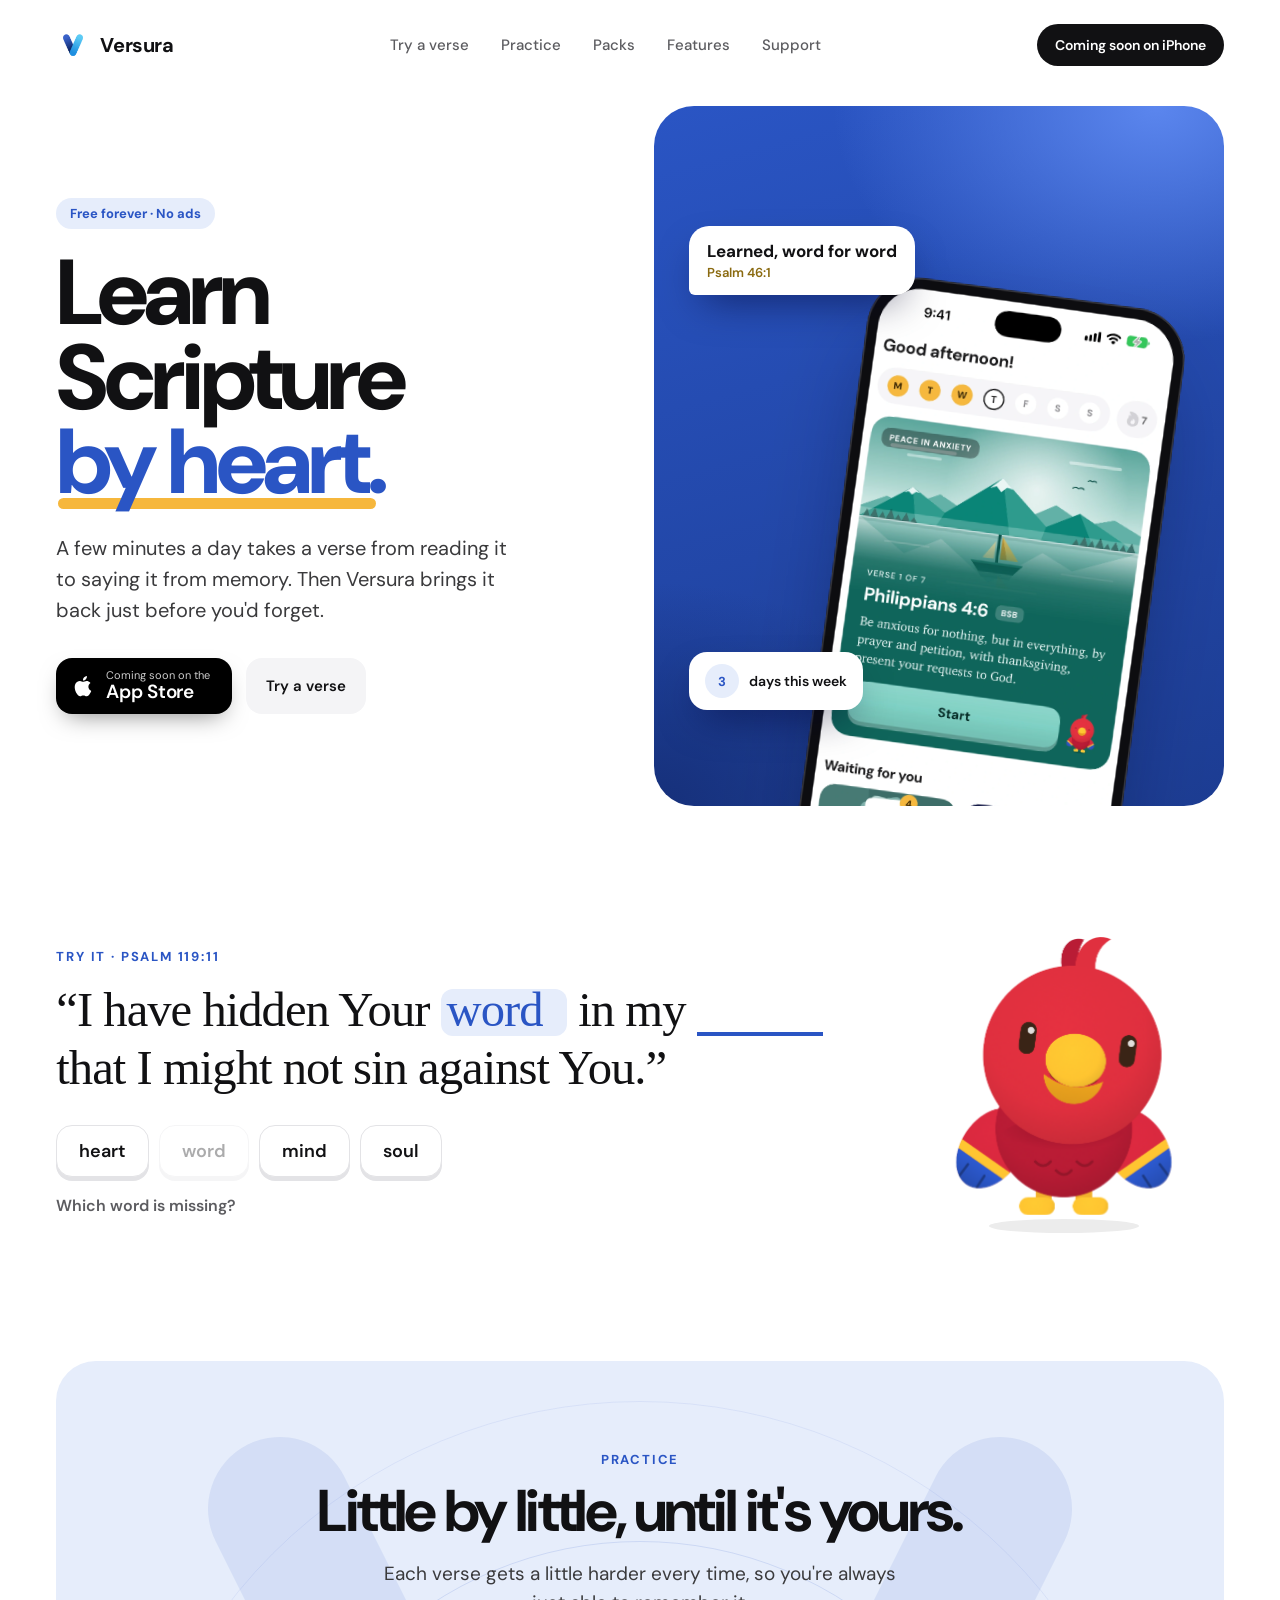
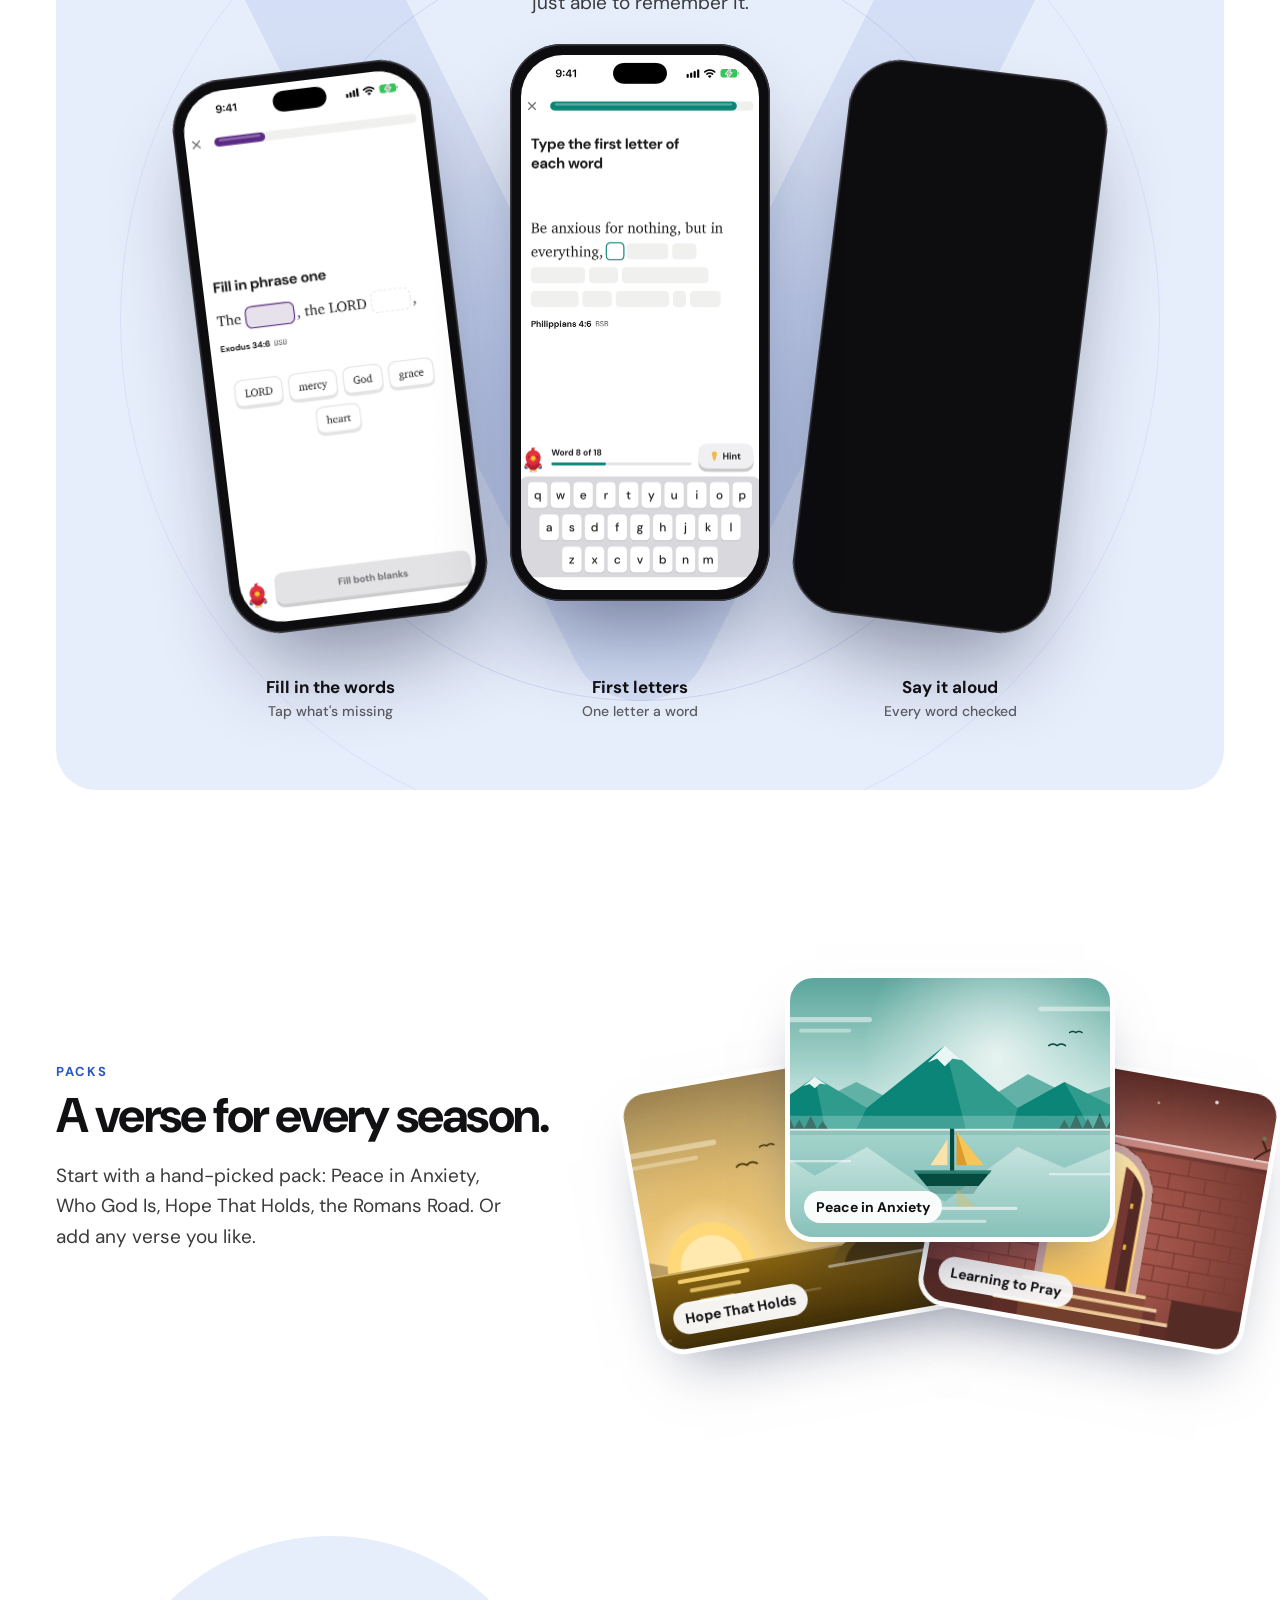
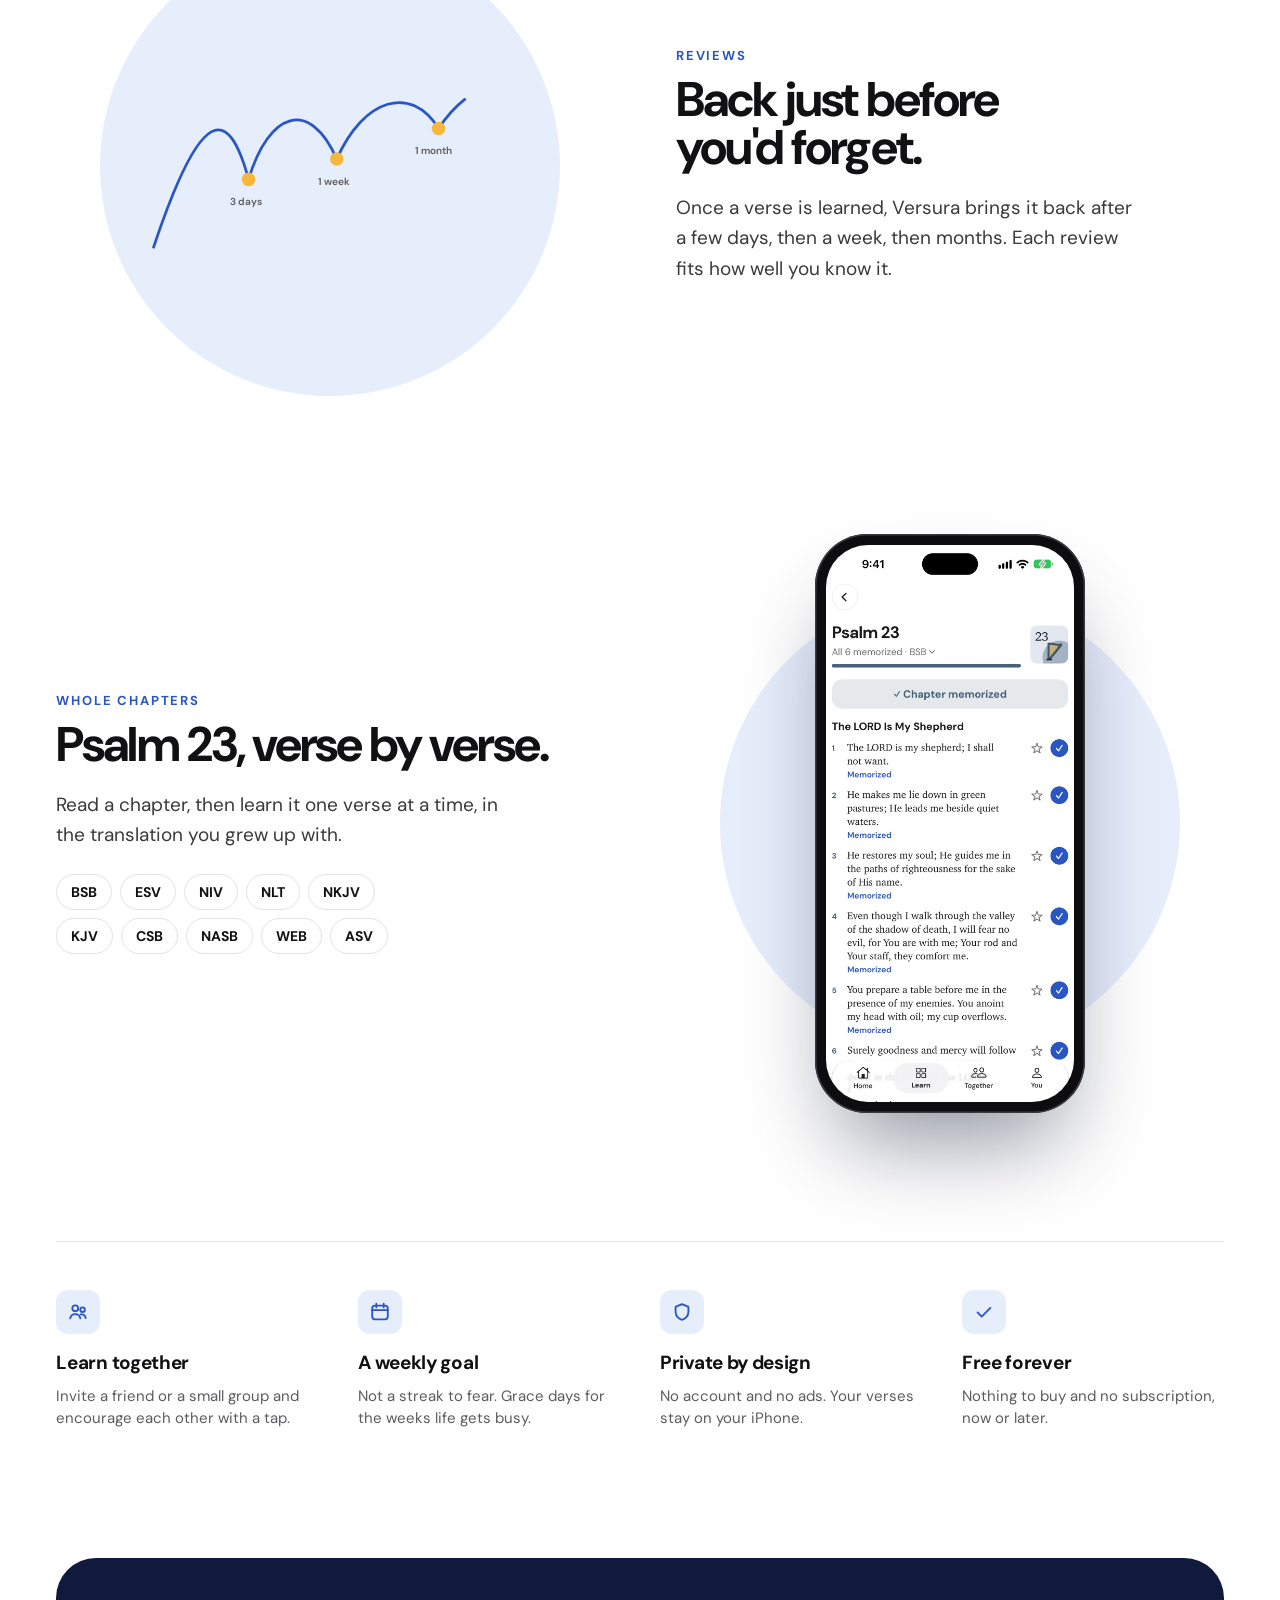
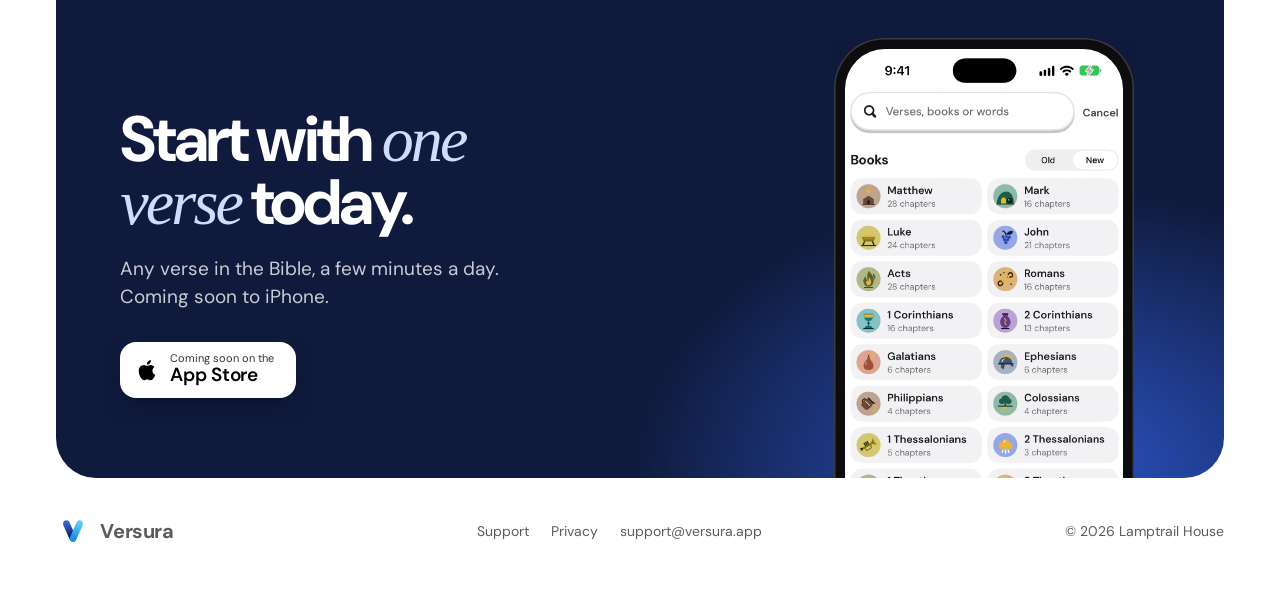
==== commit 85de56aa: "Phone fixes: smaller top phone, reviews curve finishes sooner, practice phones fit" ====
--- a/index.html
+++ b/index.html
@@ -9,7 +9,7 @@
 <link rel="icon" href="/assets/icon.png?v=2">
 <link rel="apple-touch-icon" href="/assets/icon.png?v=2">
 <link rel="preload" href="/assets/DMSans.ttf" as="font" type="font/ttf" crossorigin>
-<link rel="stylesheet" href="/assets/style.css?v=4">
+<link rel="stylesheet" href="/assets/style.css?v=5">
 <meta property="og:type" content="website">
 <meta property="og:site_name" content="Versura">
 <meta property="og:title" content="Versura · Learn Scripture by heart">
--- a/assets/style.css
+++ b/assets/style.css
@@ -59,9 +59,9 @@
   .vd .row .art .phone { animation: vd-slideR linear both; animation-timeline: view(); animation-range: entry 5% cover 35%; }
   .vd .row.flip .art .curve { animation: vd-slideL linear both; animation-timeline: view(); animation-range: entry 5% cover 35%; }
   .vd .row .art::before { animation: vd-disc linear both; animation-timeline: view(); animation-range: entry 0% cover 30%; }
-  .vd .curve path.line { stroke-dasharray: 760; animation: vd-draw linear both; animation-timeline: view(); animation-range: entry 20% cover 50%; }
+  .vd .curve path.line { stroke-dasharray: 760; animation: vd-draw linear both; animation-timeline: view(); animation-range: entry 0% cover 30%; }
   .vd .curve .pt { transform-box: fill-box; transform-origin: center; animation: vd-dot linear both; animation-timeline: view(); }
-  .vd .curve .p1 { animation-range: cover 28% cover 34%; } .vd .curve .p2 { animation-range: cover 34% cover 40%; } .vd .curve .p3 { animation-range: cover 40% cover 46%; }
+  .vd .curve .p1 { animation-range: cover 14% cover 19%; } .vd .curve .p2 { animation-range: cover 20% cover 25%; } .vd .curve .p3 { animation-range: cover 26% cover 31%; }
   .vd .deck { view-timeline-name: --deck; }
   .vd .pcard.c1 { animation: vd-deckL linear both; animation-timeline: --deck; animation-range: entry 20% cover 45%; }
   .vd .pcard.c3 { animation: vd-deckR linear both; animation-timeline: --deck; animation-range: entry 20% cover 45%; }
@@ -220,12 +220,15 @@
 
 @keyframes vd-deckLm { from { transform: translate(0, 0) rotate(0deg); } to { transform: translate(-84px, 26px) rotate(-9deg); } }
 @keyframes vd-deckRm { from { transform: translate(0, 0) rotate(0deg); } to { transform: translate(84px, 26px) rotate(9deg); } }
-@keyframes vd-fanLm { from { transform: translateX(0) rotate(0deg) scale(.9); } to { transform: translateX(-104px) rotate(-7deg); } }
-@keyframes vd-fanRm { from { transform: translateX(0) rotate(0deg) scale(.9); } to { transform: translateX(104px) rotate(7deg); } }
+@keyframes vd-fanLm { from { transform: translateX(0) rotate(0deg) scale(.9); } to { transform: translateX(-90px) rotate(-7deg); } }
+@keyframes vd-fanRm { from { transform: translateX(0) rotate(0deg) scale(.9); } to { transform: translateX(90px) rotate(7deg); } }
 @media (max-width: 900px) {
   .vd { --sec: 80px; }
   .vd .card2 { display: none; }
-  .vd .stage .slot { left: 50%; }
+  .vd .stage .slot { left: 50%; margin-left: -125px; bottom: -120px; }
+  .vd .stage .phone { width: 250px; border-radius: 42px; padding: 9px; }
+  .vd .stage .phone img { border-radius: 34px; }
+  .vd .bubble { top: 56px; font-size: 15px; padding: 12px 15px; }
   .vd .row { gap: 32px; }
   .vd .row .art { min-height: 400px; }
   .vd .bird { width: 180px; }
@@ -240,11 +243,11 @@
   .vd .ex .exv { width: 520px; margin-left: -260px; }
   .vd .ex .ring { top: 420px; width: 440px; height: 440px; margin: -220px 0 0 -220px; }
   .vd .ex .ring.r2 { width: 620px; height: 620px; margin: -310px 0 0 -310px; }
-  .vd .fan { height: 360px; margin-top: 36px; }
-  .vd .fan .phone { width: 150px; border-radius: 28px; padding: 6px; }
-  .vd .fan .phone img { border-radius: 23px; }
-  .vd .fan .p1 { display: block; transform: translateX(-104px) rotate(-7deg); animation-name: vd-fanLm; }
-  .vd .fan .p3 { display: block; transform: translateX(104px) rotate(7deg); animation-name: vd-fanRm; }
+  .vd .fan { height: 320px; margin-top: 36px; }
+  .vd .fan .phone { width: 128px; border-radius: 24px; padding: 5px; }
+  .vd .fan .phone img { border-radius: 20px; }
+  .vd .fan .p1 { display: block; transform: translateX(-90px) rotate(-7deg); animation-name: vd-fanLm; }
+  .vd .fan .p3 { display: block; transform: translateX(90px) rotate(7deg); animation-name: vd-fanRm; }
   .vd .fan .p2 { transform: translateY(-12px); }
   .vd .caps { grid-template-columns: repeat(3, minmax(0, 1fr)); gap: 8px; }
   .vd .caps span { font-size: 14px; }
@@ -253,7 +256,7 @@
 @media (max-width: 900px) {
   .vd .hero, .vd .try, .vd .row, .vd .close { grid-template-columns: minmax(0, 1fr); }
   .vd .row.flip .text { order: 0; }
-  .vd .stage { height: 600px; }
+  .vd .stage { height: 500px; }
   .vd .list { grid-template-columns: repeat(2, minmax(0, 1fr)); }
   .vd .links { display: none; }
   .vd .close { padding-right: clamp(28px, 5vw, 80px); }
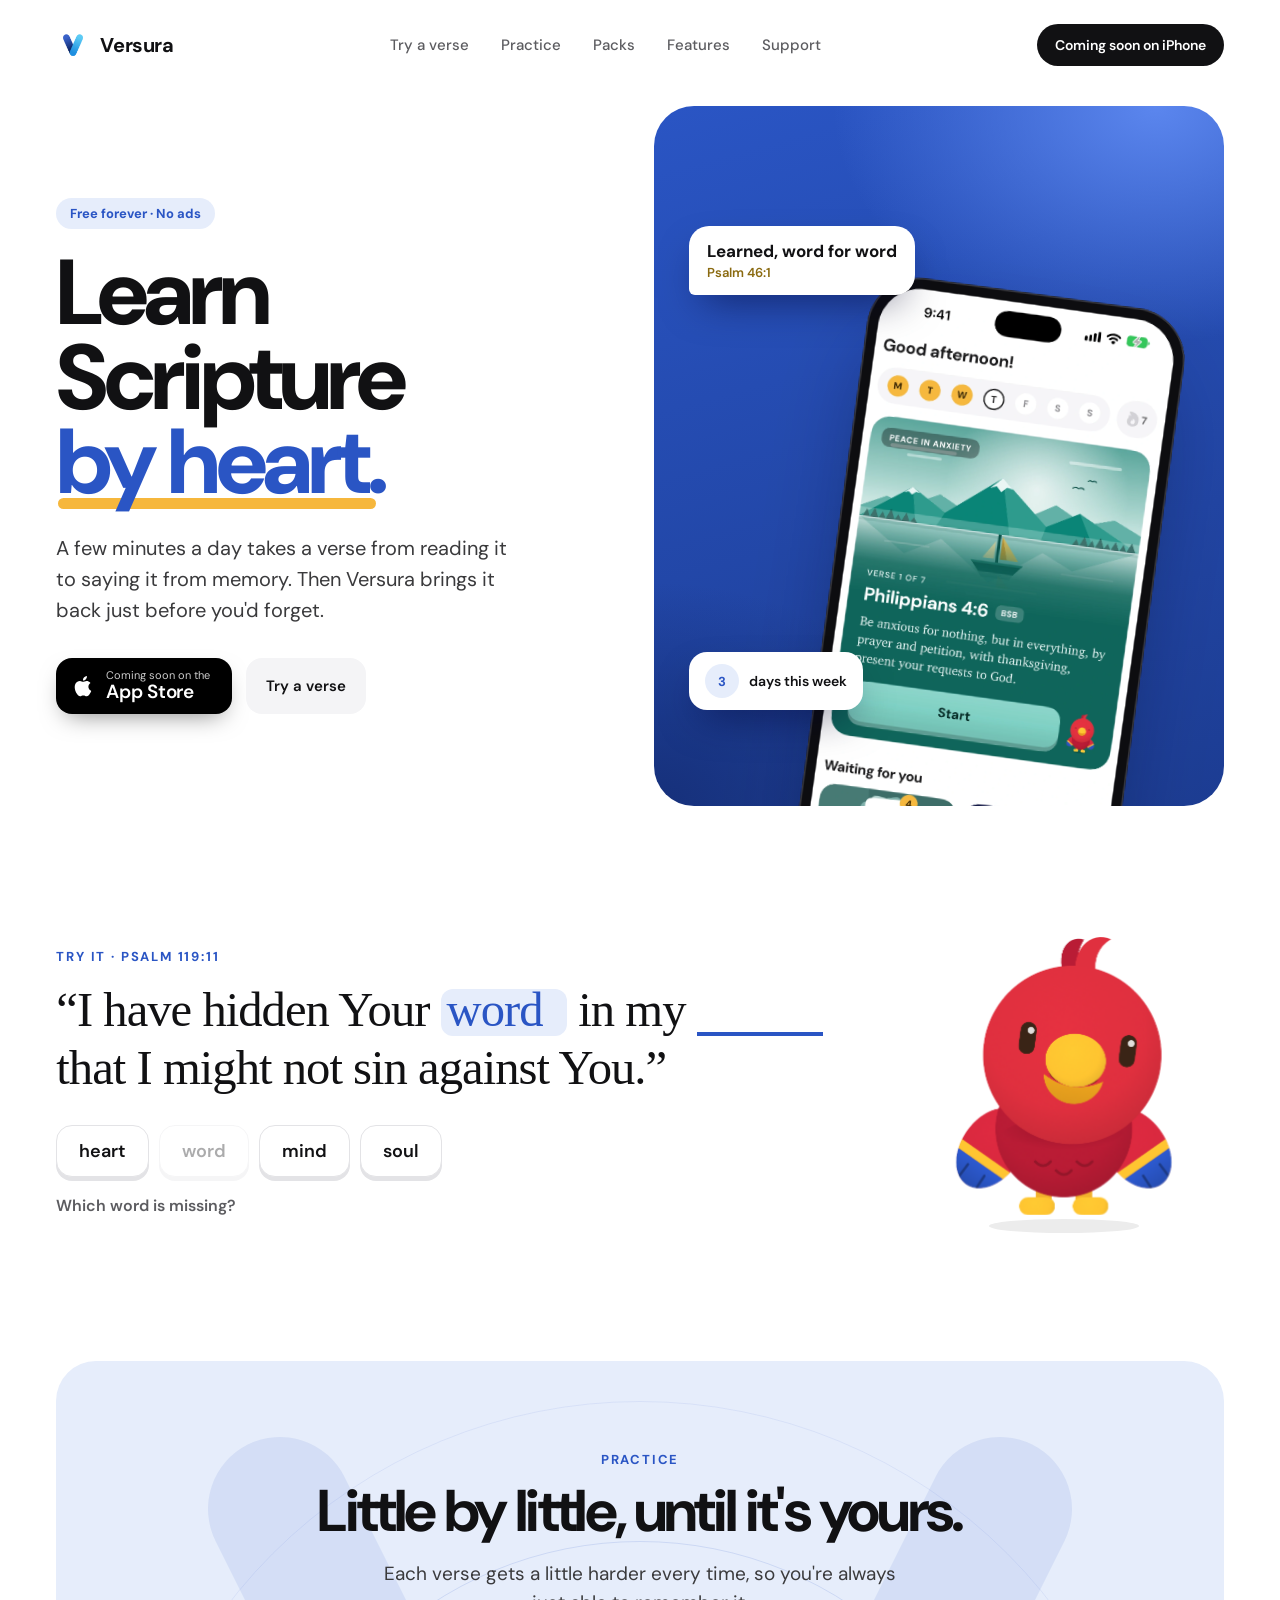
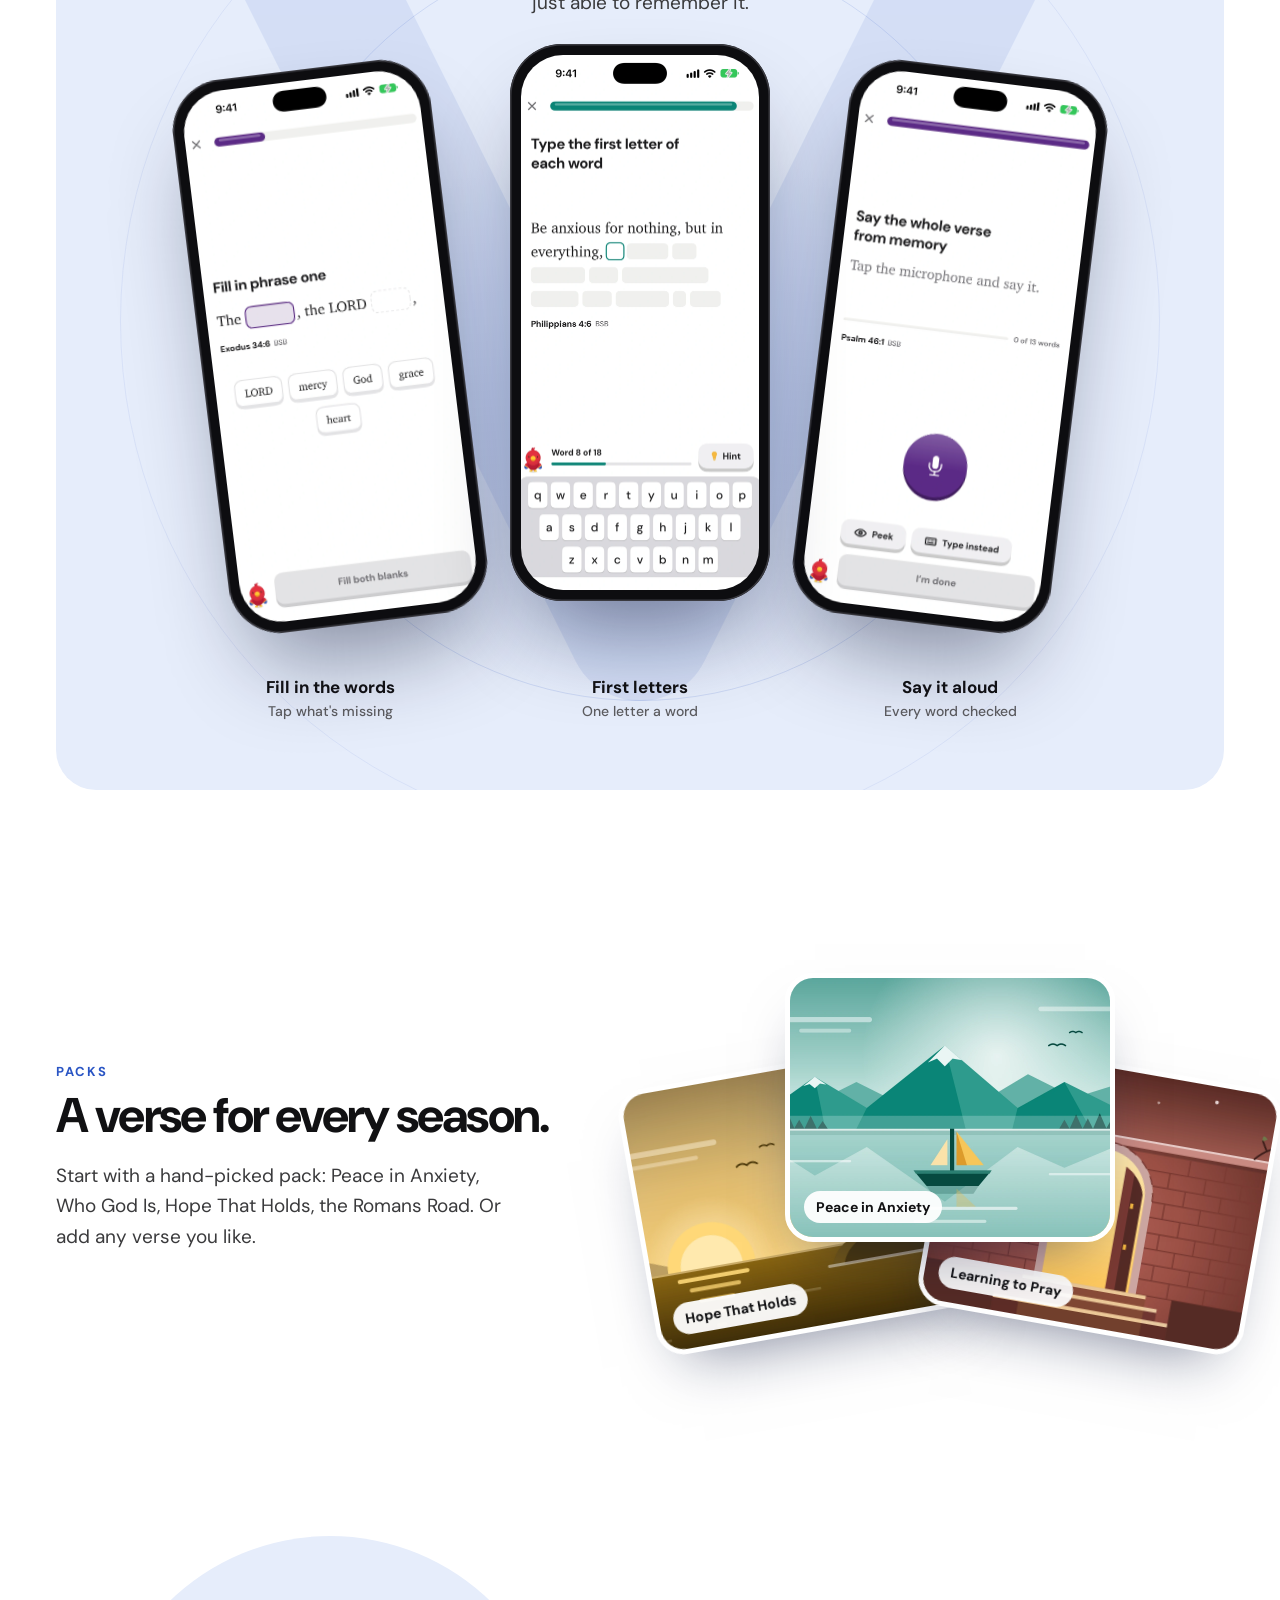
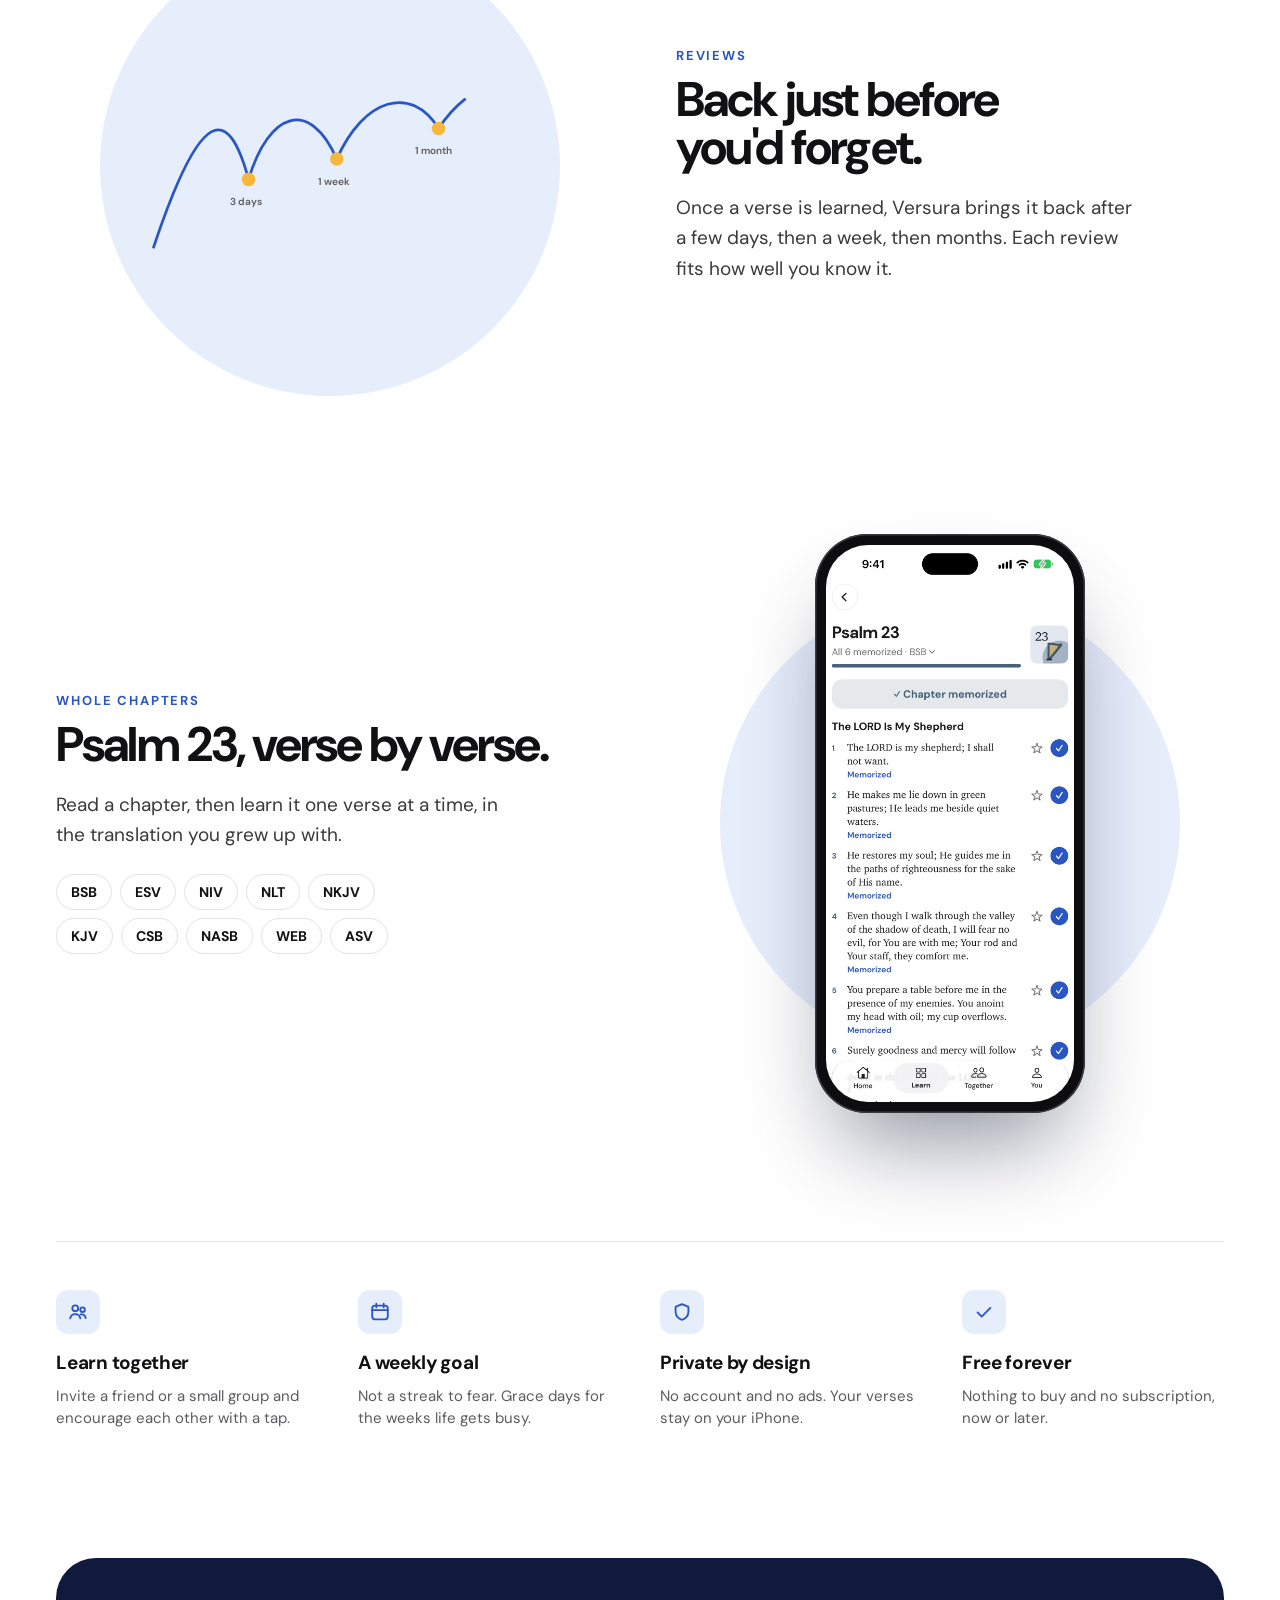
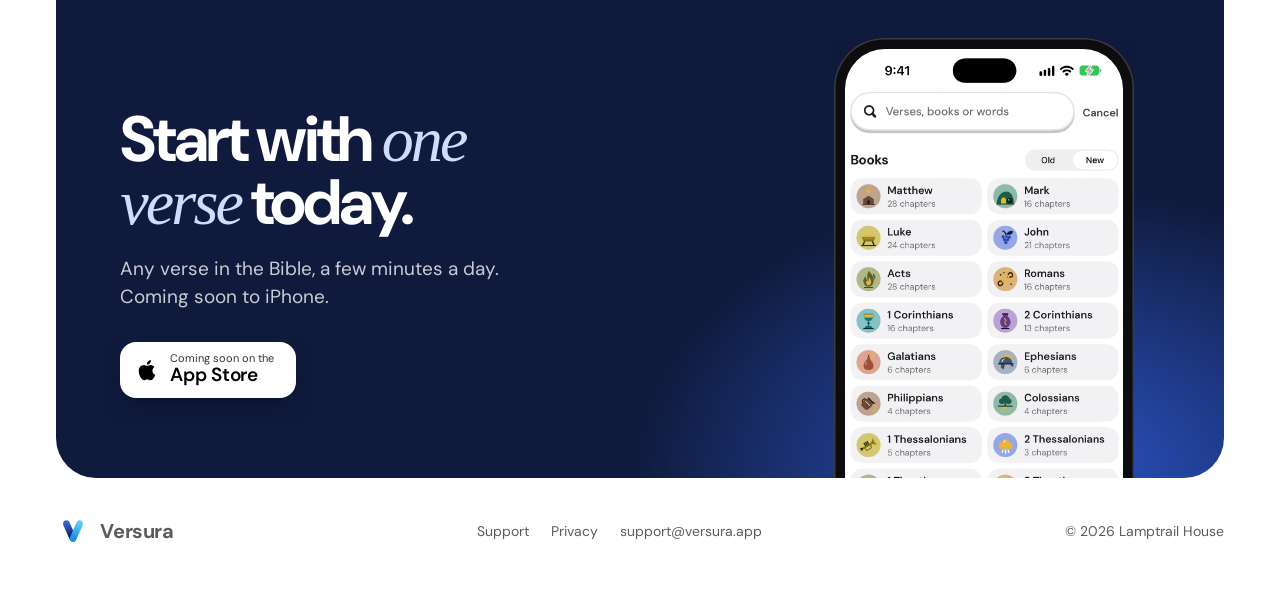
==== commit 249f3a6b: "Support and Privacy redesigned to match the home page" ====
--- a/index.html
+++ b/index.html
@@ -9,7 +9,7 @@
 <link rel="icon" href="/assets/icon.png?v=2">
 <link rel="apple-touch-icon" href="/assets/icon.png?v=2">
 <link rel="preload" href="/assets/DMSans.ttf" as="font" type="font/ttf" crossorigin>
-<link rel="stylesheet" href="/assets/style.css?v=5">
+<link rel="stylesheet" href="/assets/style.css?v=6">
 <meta property="og:type" content="website">
 <meta property="og:site_name" content="Versura">
 <meta property="og:title" content="Versura · Learn Scripture by heart">
--- a/assets/style.css
+++ b/assets/style.css
@@ -301,3 +301,59 @@
 .vd .doc .faq details p { padding-bottom: 8px; }
 .vd .links a[aria-current="page"] { background: var(--card); color: var(--ink); }
 .vd footer.line { margin-top: 72px; border-top: 1px solid var(--line); }
+
+/* ---------- Support and Privacy, second pass: a header with a blue panel, like the home page ---------- */
+.vd .doc-support, .vd .doc-privacy { max-width: none; padding-top: 24px; }
+.vd .doc .doc-head { display: grid; grid-template-columns: minmax(0, 1fr) minmax(0, 1fr); gap: 48px; align-items: center; padding: 40px 0 8px; }
+.vd .doc .doc-head h1 { font-size: clamp(48px, 6vw, 84px); margin: 18px 0 14px; letter-spacing: -.045em; }
+.vd .doc .doc-head .lead { max-width: 440px; }
+.vd .doc .doc-head .updated { margin: 0; }
+.vd .doc .contact, .vd .doc .summary { border-radius: 36px; padding: 40px; color: #fff;
+  background: radial-gradient(420px 300px at 90% 0%, #5b86ee 0%, transparent 62%), radial-gradient(360px 260px at 0% 100%, #16307a 0%, transparent 70%), linear-gradient(165deg, var(--blue), var(--deep)); box-shadow: 0 30px 60px -36px rgba(10,20,60,.6); }
+.vd .doc .k { display: block; font-size: 13px; letter-spacing: .14em; text-transform: uppercase; font-weight: 700; color: var(--gold); }
+.vd .doc .contact .email { color: #fff; font-size: clamp(24px, 2.6vw, 34px); margin: 14px 0 10px; letter-spacing: -.5px; }
+.vd .doc .contact .email:hover { color: #cfdcff; }
+.vd .doc .contact p, .vd .doc .summary p { color: rgba(255,255,255,.85); margin: 0; font-size: 17px; }
+.vd .doc .summary .points { list-style: none; padding: 0; margin: 18px 0 22px; display: grid; grid-template-columns: repeat(2, minmax(0, 1fr)); gap: 12px 20px; }
+.vd .doc .summary .points li { display: flex; align-items: center; gap: 10px; margin: 0; color: #fff; font-size: 19px; font-weight: 700; }
+.vd .doc .summary .points svg { width: 22px; height: 22px; padding: 4px; border-radius: 50%; background: rgba(255,255,255,.16); stroke: #fff; fill: none; stroke-width: 2.6; stroke-linecap: round; stroke-linejoin: round; flex: none; }
+
+/* Support: from the app, then the questions with their title beside them */
+.vd .doc .inapp { display: flex; gap: 22px; align-items: flex-start; margin-top: 72px; padding: 32px; border-radius: 28px; background: var(--card); }
+.vd .doc .inapp .ic { display: grid; place-items: center; width: 52px; height: 52px; border-radius: 16px; background: #fff; flex: none; }
+.vd .doc .inapp .ic svg { width: 26px; height: 26px; stroke: var(--blue); fill: none; stroke-width: 2; stroke-linecap: round; }
+.vd .doc .inapp h2 { margin: 2px 0 8px; }
+.vd .doc .inapp p { margin: 0; max-width: 760px; }
+.vd .doc .faq-wrap { display: grid; grid-template-columns: minmax(0, 1fr) minmax(0, 2fr); gap: 48px; margin-top: 88px; align-items: start; }
+.vd .doc .faq-side { position: sticky; top: 32px; }
+.vd .doc .faq-side h2 { font-size: clamp(32px, 3.4vw, 46px); line-height: 1; letter-spacing: -.04em; margin: 0 0 14px; }
+.vd .doc .faq-wrap .faq { margin: 0; border: 0; display: flex; flex-direction: column; gap: 10px; }
+.vd .doc .faq-wrap .faq details { border: 1.5px solid var(--line); border-radius: 20px; padding: 0 22px; transition: background .25s, border-color .25s; }
+.vd .doc .faq-wrap .faq details[open] { background: var(--wash); border-color: transparent; }
+.vd .doc .faq-wrap .faq summary { padding: 20px 36px 20px 0; }
+.vd .doc .faq-wrap .faq summary::after { top: 16px; }
+.vd .doc .faq-wrap .faq details p { padding-bottom: 14px; }
+
+/* Privacy: contents beside the text */
+.vd .doc .doc-body { display: grid; grid-template-columns: 260px minmax(0, 1fr); gap: 64px; margin-top: 80px; align-items: start; }
+.vd .doc .toc { position: sticky; top: 32px; padding: 24px; border-radius: 24px; background: var(--card); }
+.vd .doc .toc .k { color: var(--blue); margin-bottom: 10px; }
+.vd .doc .toc ol { list-style: none; margin: 0; padding: 0; counter-reset: s; }
+.vd .doc .toc li { margin: 0; font-size: 15px; line-height: 1.35; }
+.vd .doc .toc a { display: block; padding: 7px 0; color: var(--ink2); text-decoration: none; }
+.vd .doc .toc a:hover { color: var(--blue); }
+.vd .doc .doc-text { max-width: 720px; }
+.vd .doc .doc-text h2 { scroll-margin-top: 24px; padding-top: 28px; border-top: 1px solid var(--line); margin-top: 36px; }
+.vd .doc .doc-text h2:first-child { border-top: 0; padding-top: 0; margin-top: 0; }
+
+@media (max-width: 900px) {
+  .vd .doc .doc-head, .vd .doc .faq-wrap, .vd .doc .doc-body { grid-template-columns: minmax(0, 1fr); gap: 28px; }
+  .vd .doc .contact, .vd .doc .summary { padding: 28px; border-radius: 28px; }
+  .vd .doc .faq-side, .vd .doc .toc { position: static; }
+  .vd .doc .inapp { flex-direction: column; padding: 24px; margin-top: 48px; }
+  .vd .doc .faq-wrap, .vd .doc .doc-body { margin-top: 56px; }
+  .vd .doc .summary .points li { font-size: 17px; }
+}
+@media (max-width: 480px) {
+  .vd .doc .summary .points { grid-template-columns: minmax(0, 1fr); gap: 10px; }
+}
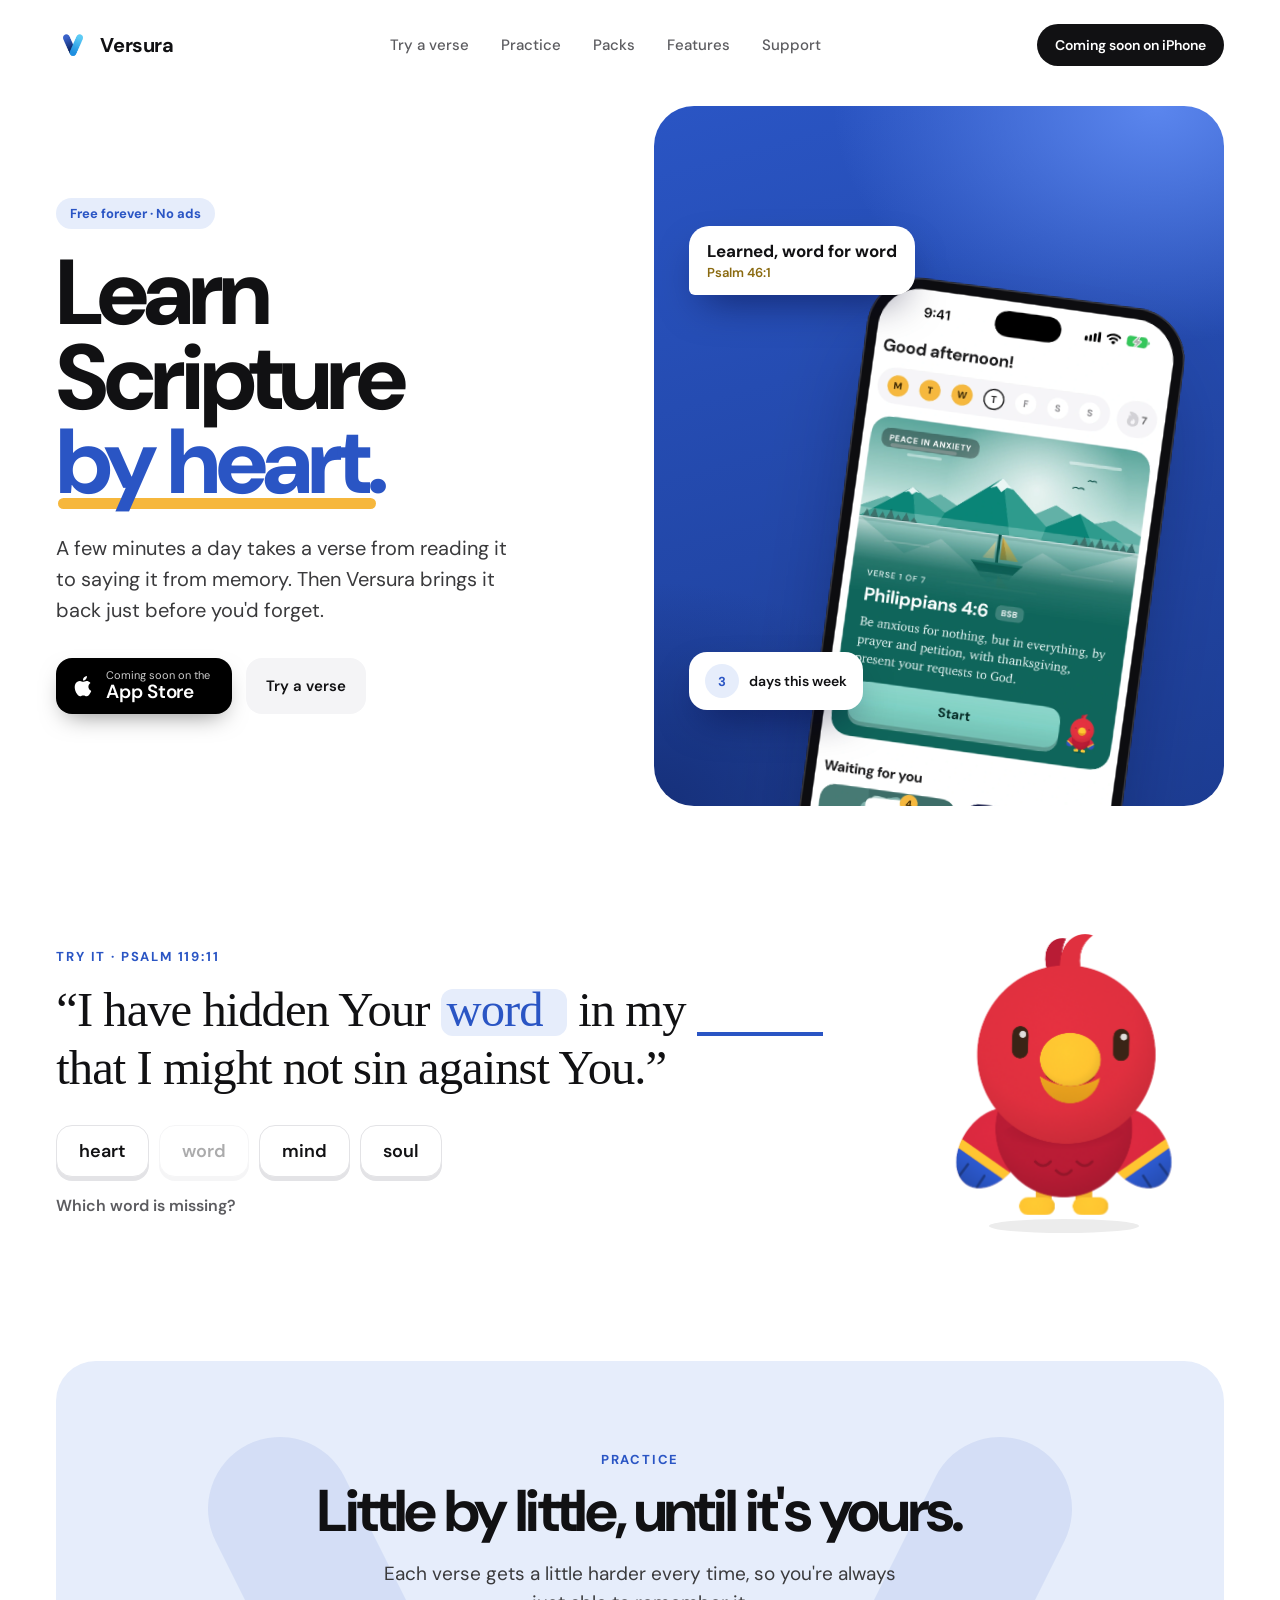
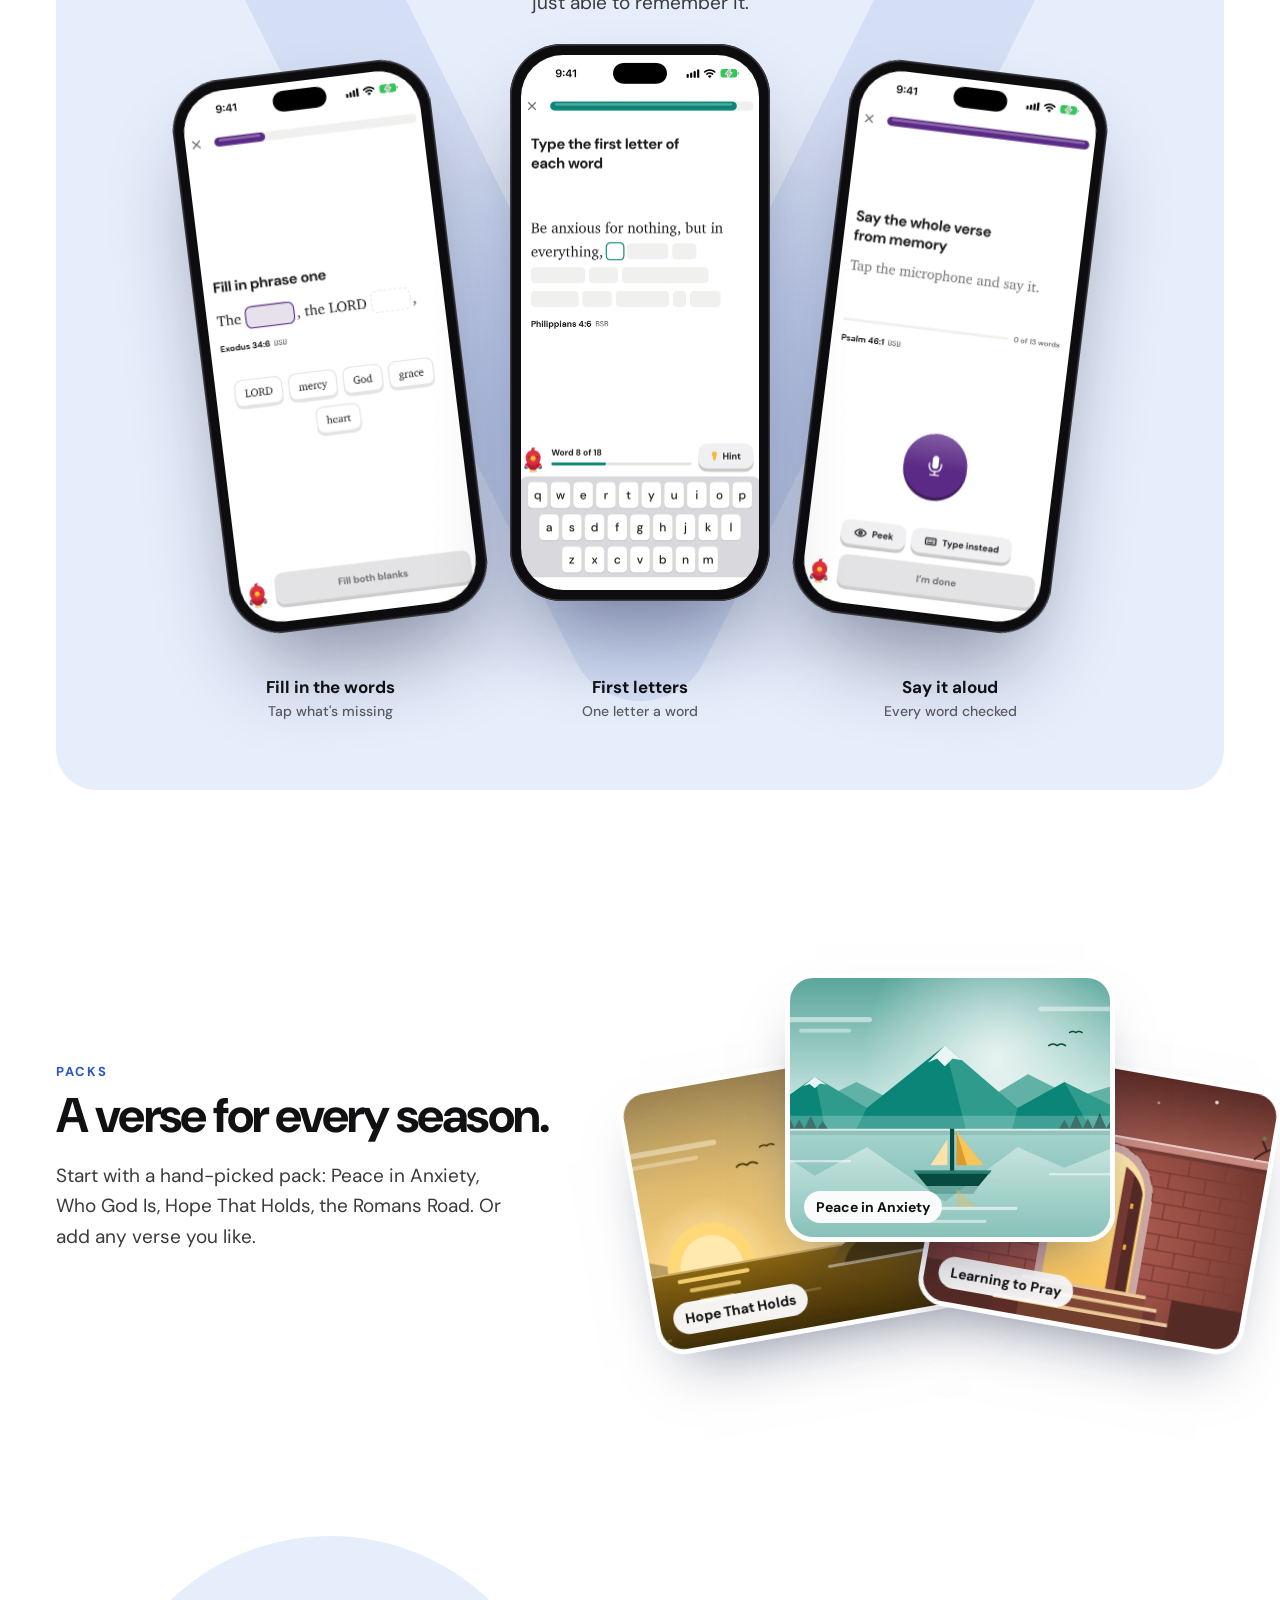
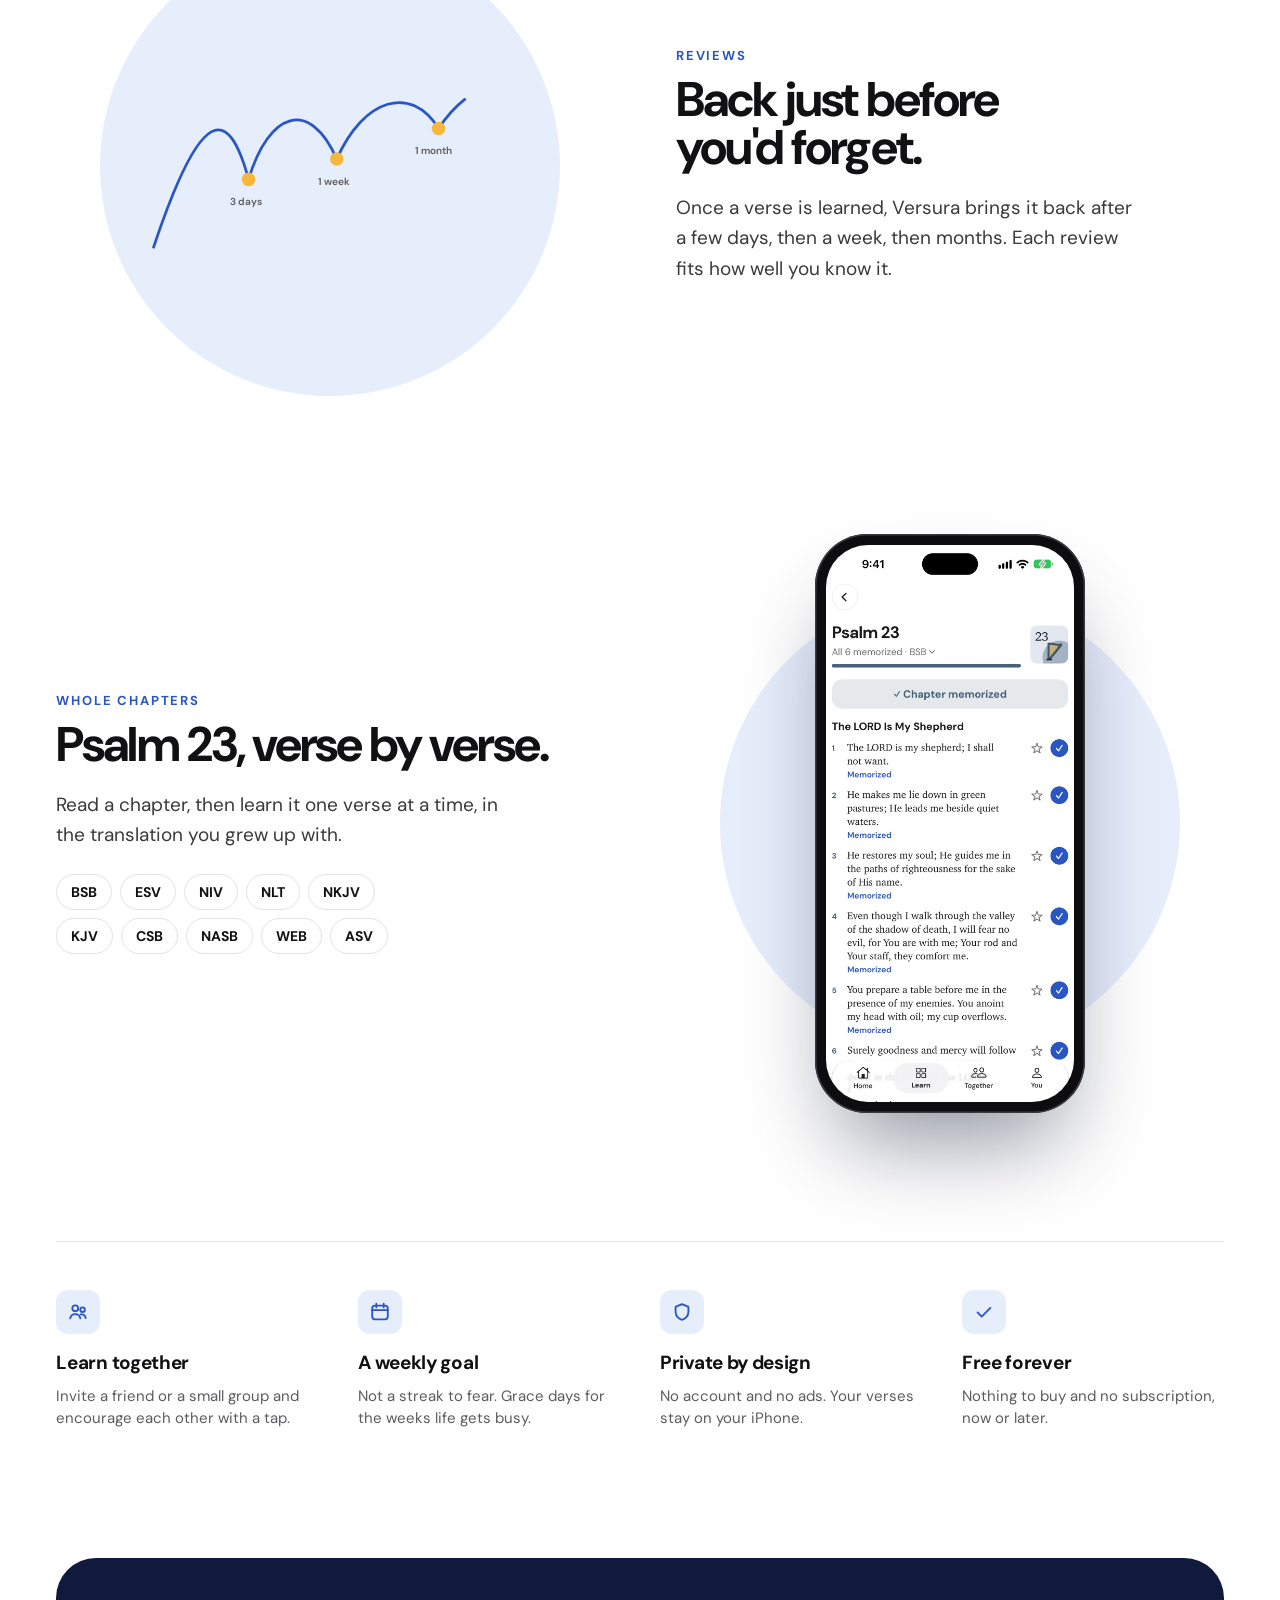
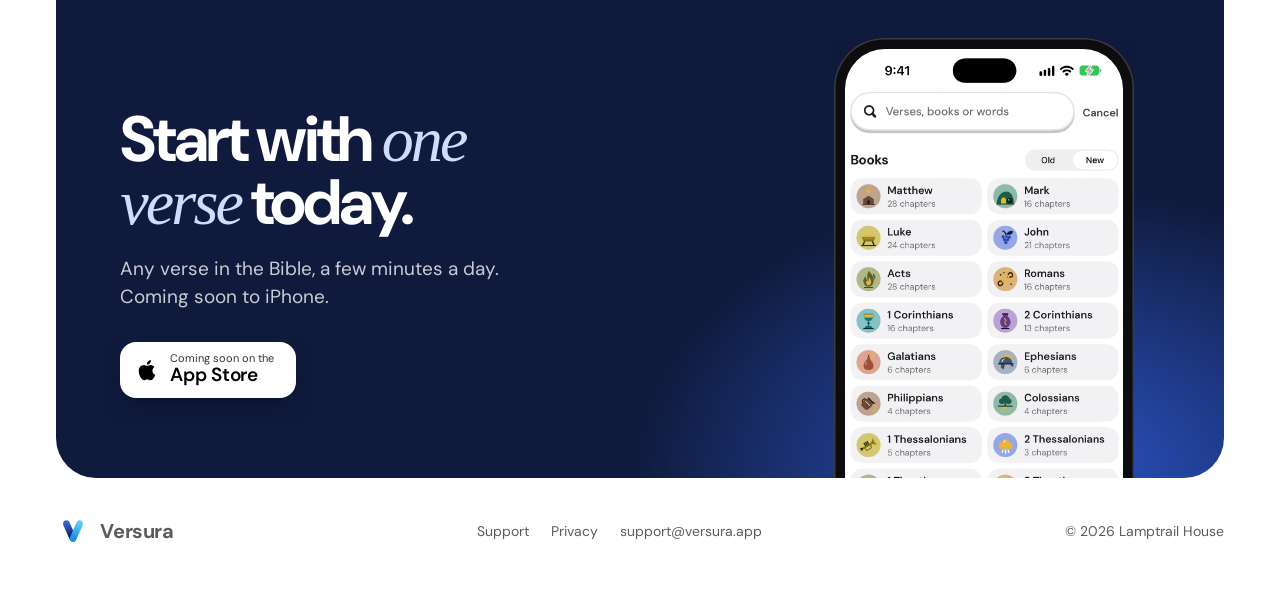
==== commit 0c88eebe: "Practice rings removed, parrot head straight" ====
--- a/index.html
+++ b/index.html
@@ -9,7 +9,7 @@
 <link rel="icon" href="/assets/icon.png?v=2">
 <link rel="apple-touch-icon" href="/assets/icon.png?v=2">
 <link rel="preload" href="/assets/DMSans.ttf" as="font" type="font/ttf" crossorigin>
-<link rel="stylesheet" href="/assets/style.css?v=6">
+<link rel="stylesheet" href="/assets/style.css?v=7">
 <meta property="og:type" content="website">
 <meta property="og:site_name" content="Versura">
 <meta property="og:title" content="Versura · Learn Scripture by heart">
@@ -62,9 +62,9 @@
       </div>
       <div class="bird">
         <div class="stack">
-          <img class="rest" src="/assets/parrot-rest.png" width="525" height="567" alt="Versura's parrot">
-          <img class="wv1" src="/assets/parrot-wave.png" width="525" height="567" alt="">
-          <img class="wv2" src="/assets/parrot-wave2.png" width="525" height="567" alt="">
+          <img class="rest" src="/assets/parrot-rest.png?v=2" width="525" height="567" alt="Versura's parrot">
+          <img class="wv1" src="/assets/parrot-wave.png?v=2" width="525" height="567" alt="">
+          <img class="wv2" src="/assets/parrot-wave2.png?v=2" width="525" height="567" alt="">
           <img class="cheer" src="/assets/parrot-cheer.png" width="525" height="567" alt="">
           <svg class="b" style="--dx: -90px; --dy: -80px" viewBox="0 0 24 24" aria-hidden="true"><path d="M12 0C13 7 17 11 24 12C17 13 13 17 12 24C11 17 7 13 0 12C7 11 11 7 12 0Z"></path></svg>
           <svg class="b" style="--dx: 90px; --dy: -90px; animation-delay: .06s" viewBox="0 0 24 24" aria-hidden="true"><path d="M12 0C13 7 17 11 24 12C17 13 13 17 12 24C11 17 7 13 0 12C7 11 11 7 12 0Z"></path></svg>
@@ -78,7 +78,7 @@
 
     <section class="ex" id="practice">
       <svg class="exv" viewBox="0 0 100 100" aria-hidden="true"><path d="M10 12 L50 92 L90 12" stroke="#2A55C4" stroke-width="16" stroke-linecap="round" stroke-linejoin="round" fill="none"></path></svg>
-      <div class="ring" aria-hidden="true"></div><div class="ring r2" aria-hidden="true"></div>
+      
       <div class="label">Practice</div>
       <h2>Little by little, until it's yours.</h2>
       <p>Each verse gets a little harder every time, so you're always just able to remember it.</p>
--- a/assets/style.css
+++ b/assets/style.css
@@ -152,8 +152,6 @@
 /* exercises */
 .vd .ex { position: relative; isolation: isolate; margin-top: var(--sec); border-radius: 40px; background: radial-gradient(560px 400px at 50% 64%, rgba(42,85,196,.20), transparent 70%), var(--wash); padding: 90px 24px 70px; text-align: center; overflow: hidden; }
 .vd .ex .exv { position: absolute; left: 50%; top: 40px; width: 900px; margin-left: -450px; opacity: .09; z-index: -1; }
-.vd .ex .ring { position: absolute; left: 50%; top: 560px; width: 760px; height: 760px; margin: -380px 0 0 -380px; border-radius: 50%; border: 1.5px solid rgba(42,85,196,.14); z-index: -1; }
-.vd .ex .ring.r2 { width: 1040px; height: 1040px; margin: -520px 0 0 -520px; border-color: rgba(42,85,196,.08); }
 .vd .ex h2 { font-size: clamp(40px, 4.6vw, 66px); letter-spacing: -.045em; line-height: 1; margin: 14px auto 0; max-width: 820px; text-wrap: balance; }
 .vd .ex > p { font-size: 19px; line-height: 1.55; color: var(--ink2); max-width: 520px; margin: 18px auto 0; }
 .vd .fan { position: relative; height: 600px; margin-top: 50px; display: flex; justify-content: center; align-items: flex-start; }
@@ -241,8 +239,6 @@
   .vd .deck { height: 360px; }
   .vd .ex { padding: 64px 16px 48px; }
   .vd .ex .exv { width: 520px; margin-left: -260px; }
-  .vd .ex .ring { top: 420px; width: 440px; height: 440px; margin: -220px 0 0 -220px; }
-  .vd .ex .ring.r2 { width: 620px; height: 620px; margin: -310px 0 0 -310px; }
   .vd .fan { height: 320px; margin-top: 36px; }
   .vd .fan .phone { width: 128px; border-radius: 24px; padding: 5px; }
   .vd .fan .phone img { border-radius: 20px; }
